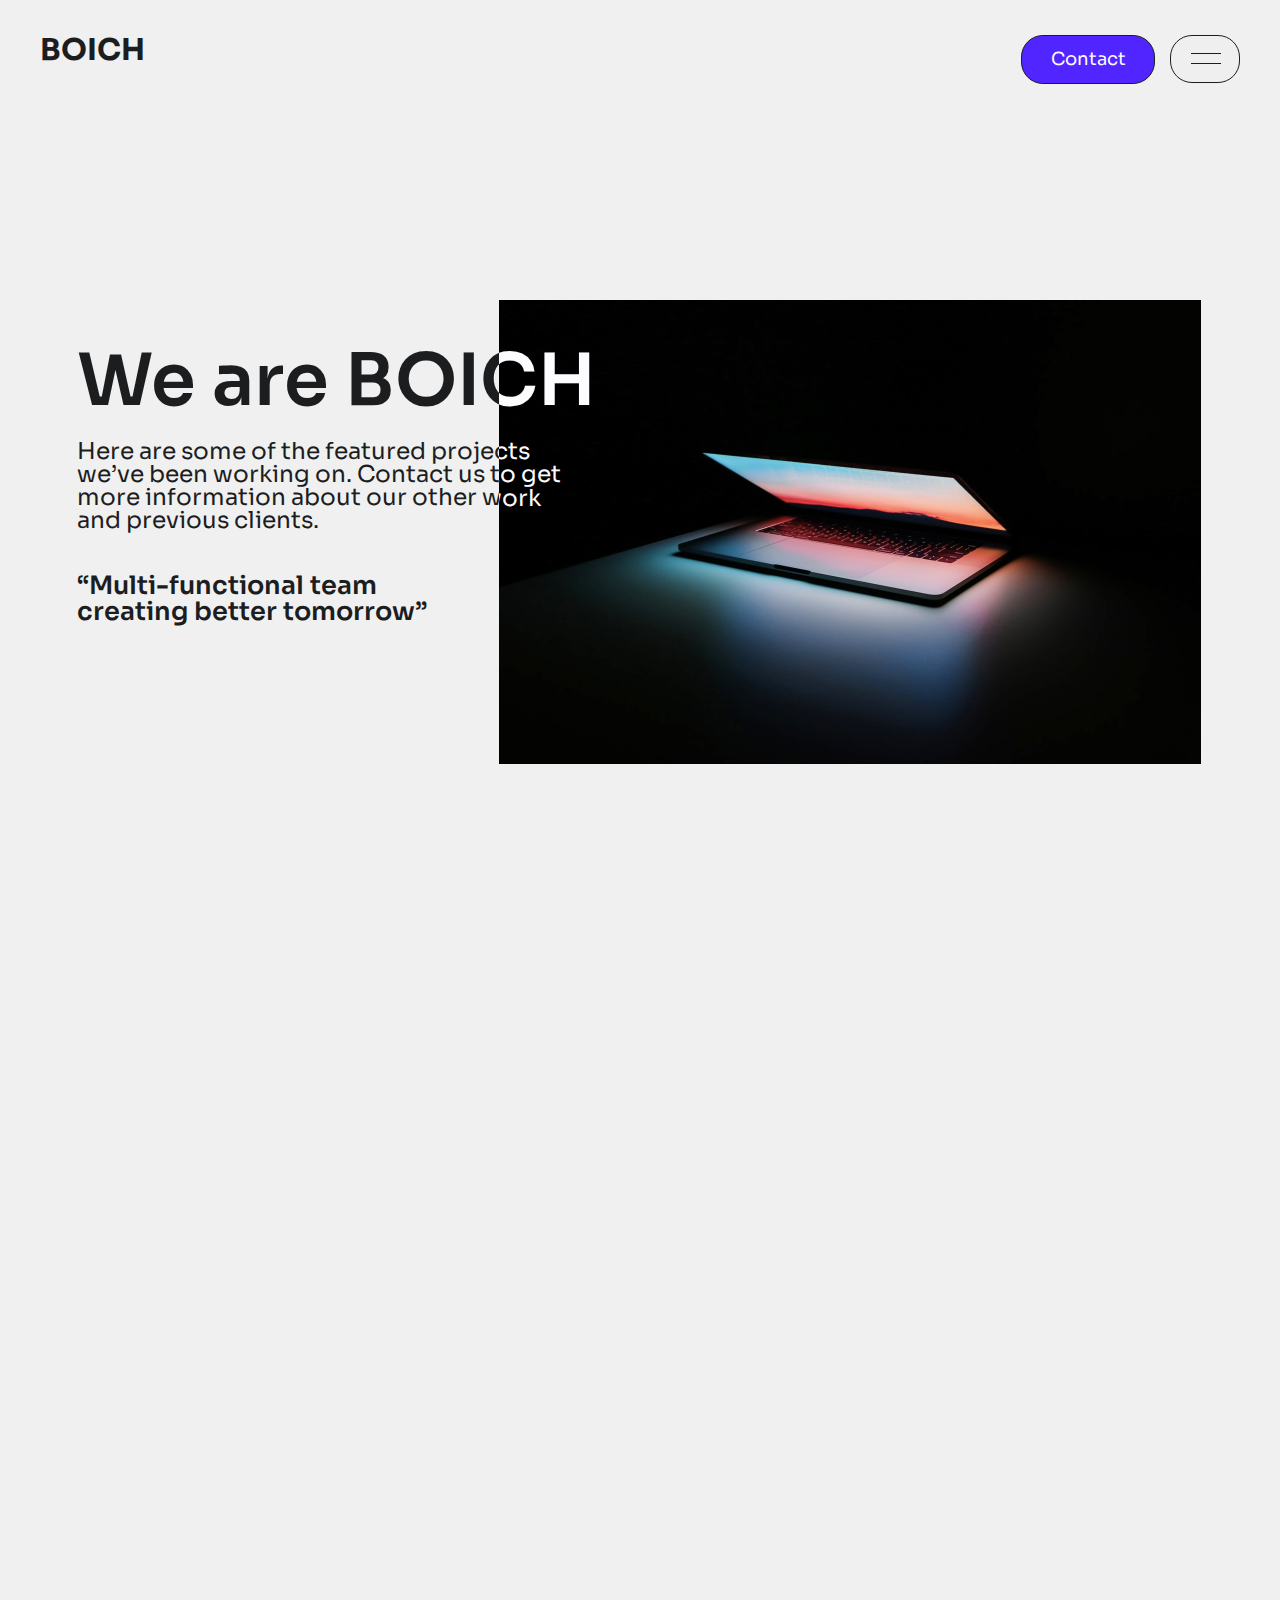
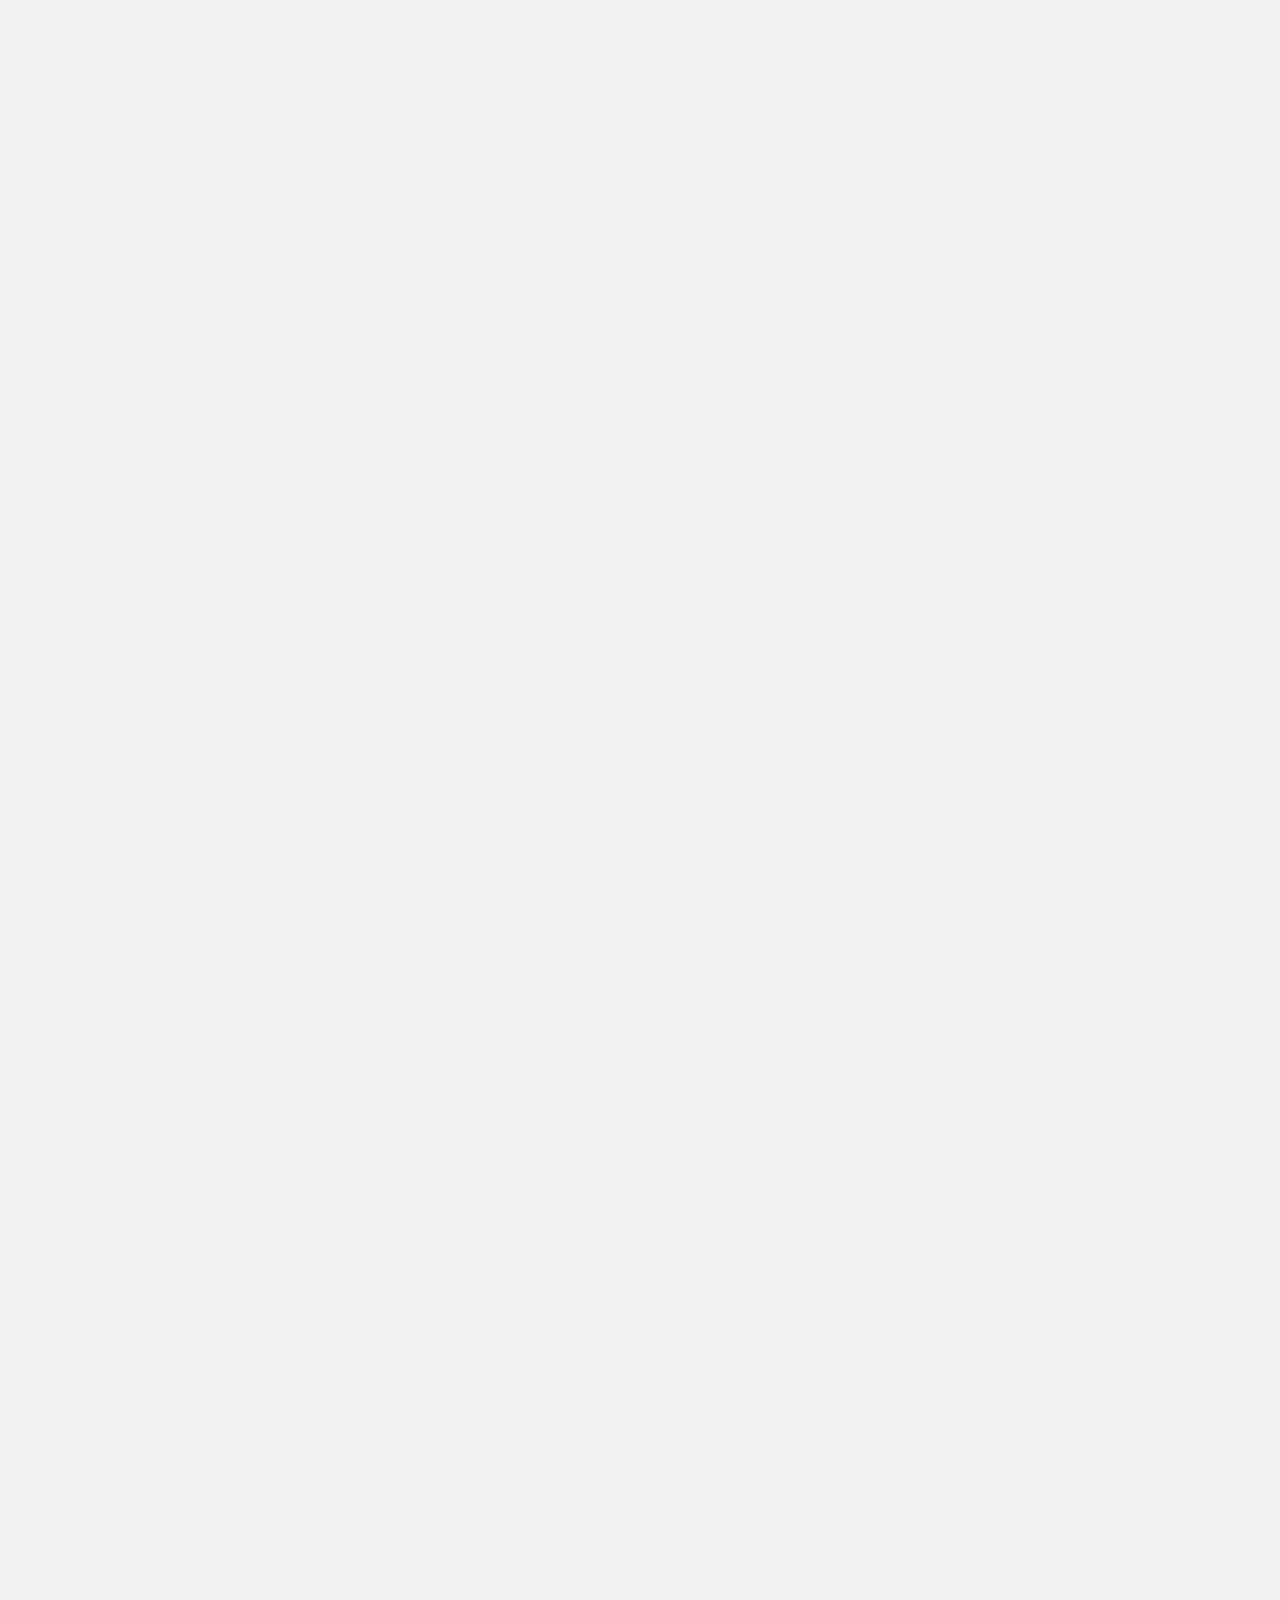
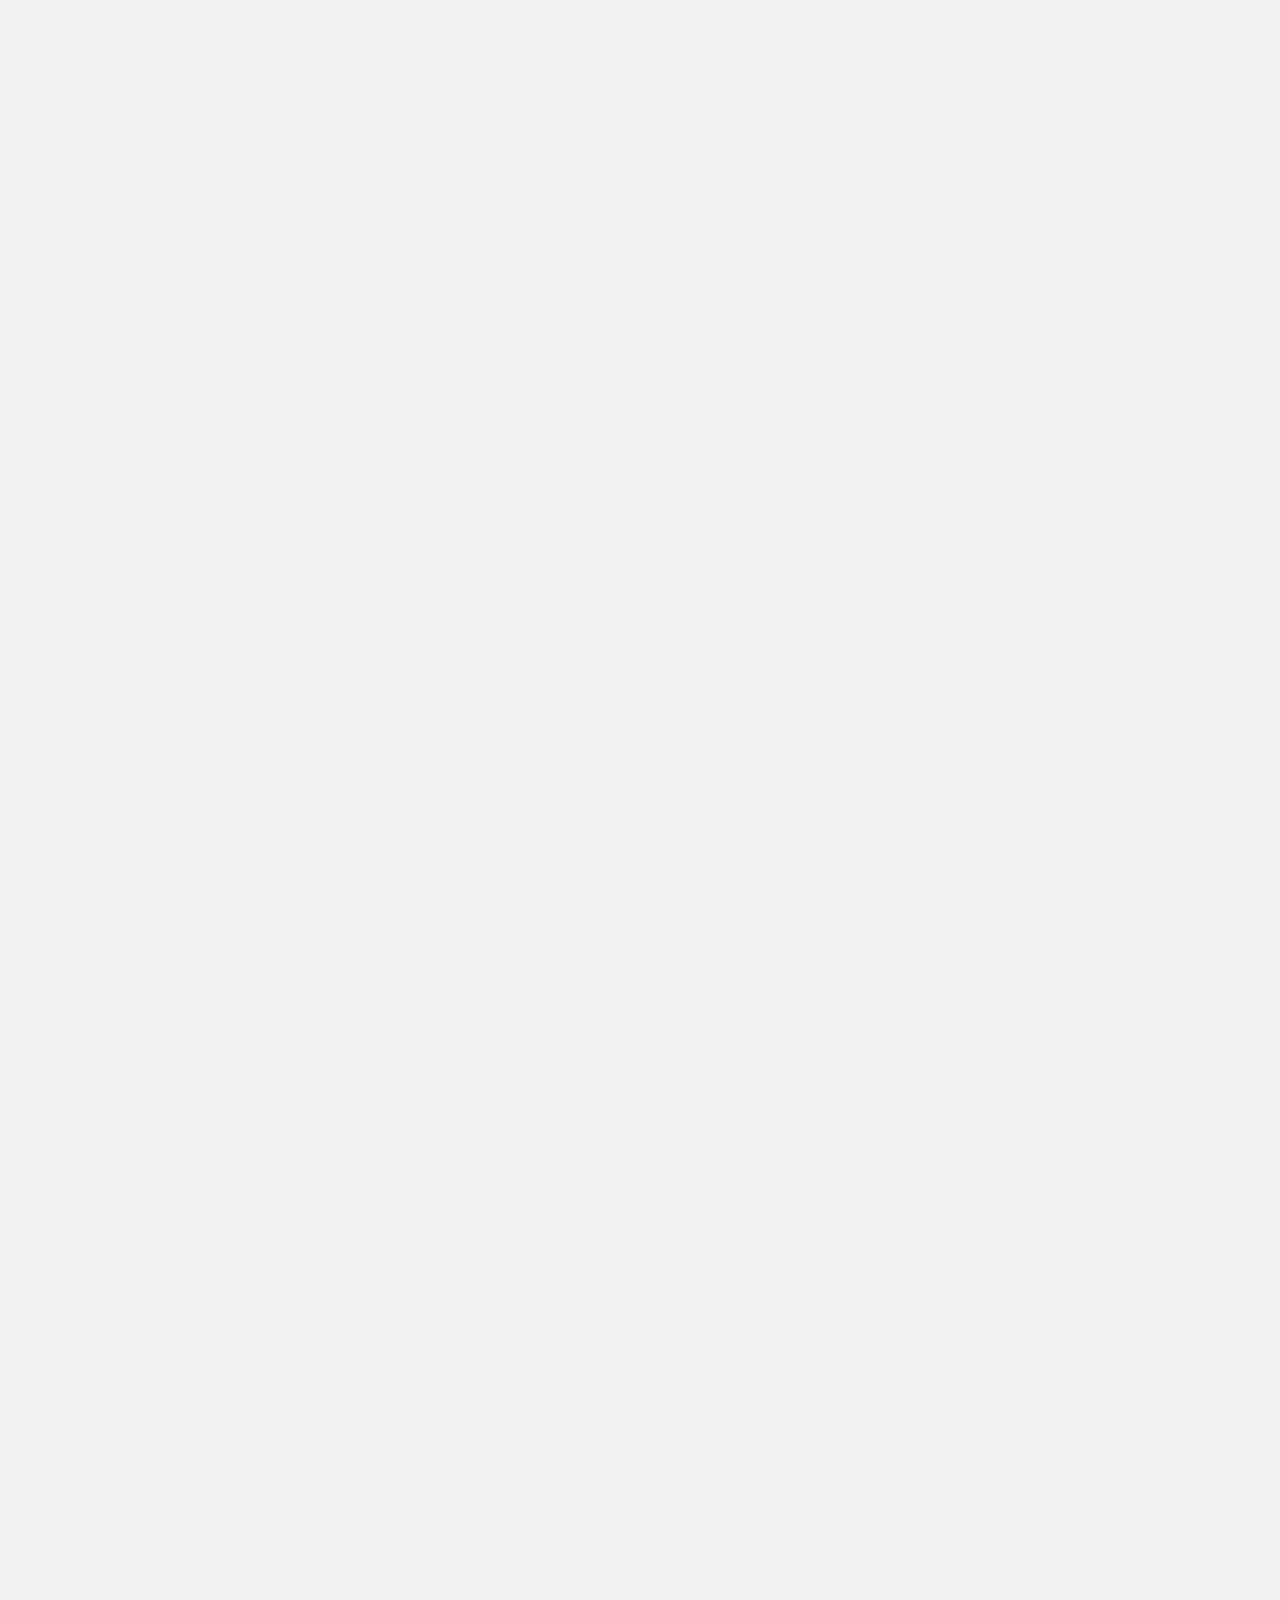
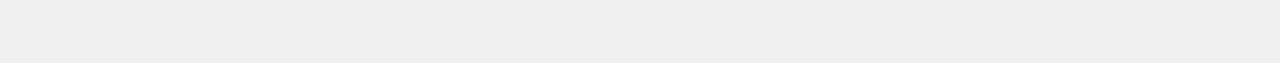
==== boichtwo.html @ 125e9187 "Add files via upload" ====
<!DOCTYPE html>
<html lang="en">
    <head>
        <link rel="stylesheet" href="css/style.css">
       <meta charset="utf-8">
       <link rel="preconnect" href="https://fonts.googleapis.com">
       <link rel="preconnect" href="https://fonts.gstatic.com" crossorigin>
       <link href="https://fonts.googleapis.com/css2?family=Sora:wght@400;500;600;700;800&display=swap" rel="stylesheet">
       <title>BOICH</title>
      </head>
<body>
      <div class="header">
        <div class="conteiner">
          <div class="header__content">
            <div class="left__content">
              <div class="logo">BOICH</div>
            </div>
            <div class="rigth__content flex">
              <button class="bnt__nav btn">Contact</button>
              <button class="burger__nav btn"></button>
            </div>
          </div>
        </div>
      </div>
      <div class="burger__menu">
       <div class="header">
         <div class="conteiner">
           <div class="header__content">
             <div class="left__content">
               <div class="logo logo--burger">BOICH</div>
             </div>
             <div class="rigth__content flex">
               <button class="bnt__nav bnt__nav--burger btn">Contact</button>
               <button class="burger__nav burger__nav--burger btn close"></button>
             </div>
           </div>
         </div>
       </div>
       <div class="conteiner relative">
         <div class="keep keep--burger">Keep in touch
           <img src="/img/Arrow 4.png" alt="">
         </div>  
         <div class="nav__block__footer nav__block__footer--burger">
           <div class="navf navf--burger">About</div>
           <br>
           <div class="navf navf--burger">Pricing</div>
           <br>
           <div class="navf navf--burger">Projects (27)</div>
         </div>
         <div class="social social--burger">
           <div class=" social__block social__block--burger social__block--in">
             <img src="/img/Vector (8).png" alt="">
           </div>
           <div class="social__block  social__block--burger social__block--twit">
             <img src="/img/Vector (9).png" alt="">
           </div>
           <div class="social__block social__block--burger social__block--f">
             <img src="/img/Vector (10).png" alt="">
           </div>
         </div>
       </div>
       
      </div>
      <div class="main main--less mt15">
        <div class="conteiner relative">
          <div class="news">
            <div class="text__news">
              <div class="title__news">We are BOICH</div>
              <div class="sub__title__news">Here are some of the featured projects we’ve been working on. Contact us to get more information about our other work and previous clients.</div>
              <div class="note__news">“Multi-functional team creating better tomorrow”</div>
            </div>
            <div class="photo__news">
              <!-- <img src="img/monitor2.png" alt=""> -->
              <div class="text__absolute">
                <div class="title__news title__news--hiden ">We are BOICH</div>
              <div class="sub__title__news sub__title__news--hiden">Here are some of the featured projects we’ve been working on. Contact us to get more information about our other work and previous clients.</div>
              </div>
            </img>
            </div>
          </div>
          <div class="news two__news">
            <div class="two__news__photo">
              <img src="img/Rectangle 76.png" alt="">
            </div>
            <div class="two__news__text">
              Here are some of the featured projects we’ve<br> been working on. Contact us to get more<br> information about our other work and<br> previous clients. Here are some of the<br> featured projects we’ve been working on.<br> From 2018, Boich welcomed some young<br> blood with great ideas. 
                
              <p>
                CEOand one year later Nikita also joined the<br> ranks replenishing the team with three very<br> strong tax specialists. The company has since<br> been transformed into a modern all-round<br> accountancy firm. And that is paying off with<br> a doubling of our customer share. Ready for a<br> new challenge.
              </p>
              
            </div>
          </div>
        </div>
      </div>
      <div class="partners">
        <div class="conteiner">
          <div class="partners__content">
           <div class="title__partners">We partner with ambitious ventures to create market-leading brands, digital experiences & products.
          </div>
             <div class="block__part">
               <ul class="ul__block">
               <li>Naming</li>
               <li>Identity Design</li>
               <li>Brand Systems & Guidelines</li>
               <li>Build Better Digital Experiences</li>
             </ul>
             <ul class="ul__block">
              <li>Web Development</li>
              <li>Mobile Apps</li>
              <li>High-loaded</li>
            </ul>
             </div>
             <div class="block__part">
              <ul class="ul__block">
              <li>User Research</li>
              <li>UX & UI Design</li>
              <li>Web Design</li>
              <li>E-Commerce Design</li>
              <li>Development</li>
              <li>Development Coordination</li>
              <li>Launch Great Products</li>
            </ul>
            <ul class="ul__block">
             <li>Campaign Development & Execution</li>
             <li>Social Media Playbooks</li>
             <li>Content Creation (art direction, photography, motion graphics)</li>
             <li>Copywriting</li>
             <li>Packaging Events and Trade shows</li>
             <li>Motion Graphics & Video</li>
           </ul>
            </div>
             
           
          </div>
        </div>
      </div>
      <div class="teams__every">
        <div class="conteiner">
          <div class="teams__every__conteiner">
            <div class="team__title">Team is our everything</div>
            <div class="team__subtitle">Get support with a large platform, flesh out your first MVP, go from concept to investment.</div>
            <div class="team__every__block">
              <div class="person_every person_every--mb11">
                <div class="person__every__photo">
                  <img class="photo__pers" src="img/Rectangle 51 (1).png" alt="">
                <div class="block__blue">
                  <a href="" class="social__tem"><img src="img/Ellipse 7.png" alt="">
                  <img class="mail" src="/img/Vector (13).png" alt=""></a>
                  <a href="" class="social__tem"><img src="img/Vector (11).png" alt=""></a>
                  <a href="" class="social__tem"><img src="img/Vector (12).png" alt=""></a>
                  <a href="" class="social__tem"><img src="img/Group.png" alt=""></a>
                </div>
                </div>
                <div class="person_every__name">
                  Peter<br>Walliham
                </div>
                <div class="person_every__info">
                  Front-end developer,Get support with a large platform, flesh out your first MVP, go from concept to investment.  team-lead
                </div>
              </div>
              <div class="person_every">
                <div class="person__every__photo">
                  <img class="photo__pers" src="img/Rectangle 52 (1).png" alt="">
                <div class="block__blue">
                  <a href="" class="social__tem"><img src="img/Ellipse 7.png" alt="">
                  <img class="mail" src="/img/Vector (13).png" alt=""></a>
                  <a href="" class="social__tem"><img src="img/Vector (11).png" alt=""></a>
                  <a href="" class="social__tem"><img src="img/Vector (12).png" alt=""></a>
                  <a href="" class="social__tem"><img src="img/Group.png" alt=""></a>
                  
                  
                  
                </div>
                </div>
                
                <div class="person_every__name">
                  James<br>Marlon
                </div>
                <div class="person_every__info">
                  Get support with a large platform, flesh out your first MVP, go from concept to investment.  team-lead
                </div>
              </div>
              <div class="person_every">
                <div class="person__every__photo">
                  <img class="photo__pers" src="img/Rectangle 54.png" alt="">
                <div class="block__blue">
                  <a href="" class="social__tem"><img src="img/Ellipse 7.png" alt="">
                  <img class="mail" src="/img/Vector (13).png" alt=""></a>
                  <a href="" class="social__tem"><img src="img/Vector (11).png" alt=""></a>
                  <a href="" class="social__tem"><img src="img/Vector (12).png" alt=""></a>
                  <a href="" class="social__tem"><img src="img/Group.png" alt=""></a>
                </div>
                </div>
                <div class="person_every__name">
                  Konan<br>
                  Lee Pen
                </div>
                <div class="person_every__info">
                  Front-end developer,Get support with a large platform, flesh out your first MVP.
                </div>
              </div>
              <div class="person_every">

                <div class="person__every__photo">
                  <img class="photo__pers" src="img/Rectangle 53.png" alt="">
                <div class="block__blue">
                  <a href="" class="social__tem"><img src="img/Ellipse 7.png" alt="">
                  <img class="mail" src="/img/Vector (13).png" alt=""></a>
                  <a href="" class="social__tem"><img src="img/Vector (11).png" alt=""></a>
                  <a href="" class="social__tem"><img src="img/Vector (12).png" alt=""></a>
                  <a href="" class="social__tem"><img src="img/Group.png" alt=""></a>
                </div>
                </div>
                
                <div class="person_every__name">
                  Margie<br>Walliham
                </div>
                <div class="person_every__info">
                  Front-end developer,Get support with a large platform, flesh out your first MVP, go from concept to investment.  team-lead
                </div>
              </div>
              <div class="person_every">
                
                <div class="person__every__photo">
                  <img class="photo__pers" src="img/Rectangle 55.png"  alt="">
                <div class="block__blue">
                  <a href="" class="social__tem"><img src="img/Ellipse 7.png" alt="">
                  <img class="mail" src="/img/Vector (13).png" alt=""></a>
                  <a href="" class="social__tem"><img src="img/Vector (11).png" alt=""></a>
                  <a href="" class="social__tem"><img src="img/Vector (12).png" alt=""></a>
                  <a href="" class="social__tem"><img src="img/Group.png" alt=""></a>
                </div>
                </div>
                <div class="person_every__name">
                  Ann<br>Hanguay
                </div>
                <div class="person_every__info">
                  Front-end developer,Get support with a large platform, flesh out your first MVP, go from concept to investment.  team-lead
                </div>
              </div>
              <div class="person_every">
                <div class="person__every__photo">
                  <img class="photo__pers" src="img/Rectangle 56.png"   alt="">
                <div class="block__blue">
                  <a href="" class="social__tem"><img src="img/Ellipse 7.png" alt="">
                  <img class="mail" src="/img/Vector (13).png" alt=""></a>
                  <a href="" class="social__tem"><img src="img/Vector (11).png" alt=""></a>
                  <a href="" class="social__tem"><img src="img/Vector (12).png" alt=""></a>
                  <a href="" class="social__tem"><img src="img/Group.png" alt=""></a>
                </div>
                </div>
                <div class="person_every__name">
                  William<br>Marlon
                </div>
                <div class="person_every__info">
                  Front-end developer,Get support with a large platform, flesh out your first MVP, go from concept to investment.  team-lead
                </div>
              </div>
              <div class="person_every">

                <div class="person__every__photo">
                  <img class="photo__pers" src="img/Rectangle 58.png"    alt="">
                <div class="block__blue">
                  <a href="" class="social__tem"><img src="img/Ellipse 7.png" alt="">
                  <img class="mail" src="/img/Vector (13).png" alt=""></a>
                  <a href="" class="social__tem"><img src="img/Vector (11).png" alt=""></a>
                  <a href="" class="social__tem"><img src="img/Vector (12).png" alt=""></a>
                  <a href="" class="social__tem"><img src="img/Group.png" alt=""></a>
                </div>
                </div>
                <div class="person_every__name">
                  Jane<br>
                  Lee Pen
                </div>
                <div class="person_every__info">
                  Front-end developer,Get support with a large platform, flesh out your first MVP, go from concept to investment.  team-lead
                </div>
              </div>
              <div class="person_every">

                <div class="person__every__photo">
                  <img class="photo__pers" src="img/Rectangle 57.png"    alt="">
                <div class="block__blue">
                  <a href="" class="social__tem"><img src="img/Ellipse 7.png" alt="">
                  <img class="mail" src="/img/Vector (13).png" alt=""></a>
                  <a href="" class="social__tem"><img src="img/Vector (11).png" alt=""></a>
                  <a href="" class="social__tem"><img src="img/Vector (12).png" alt=""></a>
                  <a href="" class="social__tem"><img src="img/Group.png" alt=""></a>
                </div>
                </div>
                <div class="person_every__name">
                  Margie<br>Walliham
                </div>
                <div class="person_every__info">
                  Front-end developer,Get support with a large platform, flesh out your first MVP, go from concept to investment.  team-lead
                </div>
              </div>
            </div>
          </div>
        </div>
      </div>
      <div class="footer">
        <div class="block__footer"></div>
        <div class="conteiner conteiner--footer">
          <div class="keep">Keep in touch
            <img src="/img/Arrow 4.png" alt="">
          </div>
          <div class="nav__block__footer">
            <div class="navf">About</div>
            <br>
            <div class="navf">Pricing</div>
            <br>
            <div class="navf">Projects</div>
          </div>
          <div class="footer__down">
            <div class="year">
            © 2021 BOICH.<br>
            All Rights Reserved.
          </div>
          <div class="icons">
            Website design by Roman Zhakov<br>
            Coded by ________  & ___________
          </div>
          <div class="icons">Icons by ICONS8</div>
          </div>
          
          <div class="social top2">
            <div class="social__block social__block--in">
              <img src="img/Vector (8).png" alt="">
            </div>
            <div class="social__block social__block--twit">
              <img src="img/Vector (9).png" alt="">
            </div>
            <div class="social__block social__block--f">
              <img src="img/Vector (10).png" alt="">
            </div>
          </div>
          <div class="input__footer">
            <div class="text__in">Subscribe for updates. Not for spam.</div>
            <div class="input__block">
              <input type="text" class="footer__email__input" placeholder="Enter">
              <div class="button__inpur">Subscribe
                <img src="img/Arrow 3.png" alt="">
              </div>
            </div>
          </div>
        </div>
        
      </div>
      <script src="/js/burger.js"></script>
</body>
</html>
---- css/style.css ----
/*���������*/
* {
  padding: 0;
  margin: 0;
  border: 0;
  font-family: 'Sora', sans-serif;
}
*,
*:before,
*:after {
  -moz-box-sizing: border-box;
  -webkit-box-sizing: border-box;
  box-sizing: border-box;
}
div {
  cursor: default;
}
:focus,
:active {
  outline: none;
}
a:focus,
a:active {
  outline: none;
}
nav,
footer,
header,
aside {
  display: block;
}
html,
body {
  overflow-x: hidden;
  background: #F0F0F0;
  height: 100%;
  width: 100%;
  font-size: 100%;
  line-height: 1;
  font-size: 15px;
  -ms-text-size-adjust: 100%;
  -moz-text-size-adjust: 100%;
  -webkit-text-size-adjust: 100%;
}
input,
button,
textarea {
  font-family: inherit;
}
input::-ms-clear {
  display: none;
}
button {
  cursor: pointer;
}
button::-moz-focus-inner {
  padding: 0;
  border: 0;
}
a,
a:visited {
  text-decoration: none;
}
a:hover {
  text-decoration: none;
}
ul li {
  list-style: none;
}
img {
  vertical-align: top;
}
h1,
h2,
h3,
h4,
h5,
h6 {
  font-size: inherit;
  font-weight: 400;
}
/*--------------------*/
.conteiner {
  width: 100%;
  max-width: 1200px;
  margin: 0 auto;
}
.conteiner--more {
  max-width: 1280px;
}
.conteiner--footer {
  position: relative;
  min-width: 1300px;
}
.conteiner--stuff {
  max-width: 640px;
}
.relative {
  position: relative;
}
.flex {
  display: flex;
}
.progect {
  margin-top: 6rem;
  height: 65px;
}
.proj {
  width: 100%;
  border-radius: 22px;
  background: #1C1D1F;
  padding: 21px 0;
  text-align: center;
  transition: 0.3s;
}
.proj:hover {
  background: #5c5c5c;
}
.proj:hover .project__arrow {
  right: 42%;
}
.btn__text {
  font-size: 1.2rem;
  color: #FCFCFF;
  position: relative;
}
.project__arrow {
  position: absolute;
  right: 43%;
  top: 25%;
  transition: 0.3s;
}
.noscroll {
  overflow: hidden;
  background: #2C3B5840;
}
.header {
  width: 100%;
  height: 10vh;
}
.header__content {
  display: flex;
  justify-content: space-between;
  padding: 2.33rem 0;
}
.logo {
  font-size: 2rem;
  font-weight: 700;
  color: #1C1D1F;
}
.logo--burger {
  color: #FCFCFF;
}
.bnt__nav {
  padding: 12.5px 28.5px;
  color: #FCFCFF;
  font-size: 1.2rem;
  border: 1px solid #1C1D1F;
  border-radius: 22px;
  background: #5125FF;
  margin-right: 1rem;
  transition: 0.3s;
}
.bnt__nav:hover {
  background: #915eff;
}
.bnt__nav--burger {
  border: none;
  background: #FCFCFF;
  color: #5125FF;
}
.bnt__nav--burger:hover {
  color: #1C1D1F;
  background: rgba(204, 204, 204, 0.6);
}
.burger__nav {
  width: 70px;
  height: 48px;
  border: 1px solid #1C1D1F;
  border-radius: 22px;
  position: relative;
  transition: 0.3s;
}
.burger__nav:hover {
  background: rgba(204, 204, 204, 0.6);
}
.burger__nav::after,
.burger__nav::before {
  content: '';
  width: 30px;
  height: 1.5px;
  position: absolute;
  top: 17px;
  left: 20px;
  background: #1C1D1F;
  transition: 0.3s;
}
.burger__nav::before {
  top: 27px;
}
.burger__nav--burger {
  background: #5125FF;
  border-color: #FCFCFF;
}
.burger__nav--burger::after,
.burger__nav--burger::before {
  content: '';
  width: 30px;
  height: 1.5px;
  position: absolute;
  top: 17px;
  left: 20px;
  background: #FCFCFF;
  transition: 0.3s;
  transform: translateY(5px) rotate(-45deg);
}
.burger__nav--burger::before {
  top: 27px;
  transform: translateY(-5px) rotate(45deg);
}
.burger__menu {
  z-index: 100;
  position: fixed;
  width: 100%;
  height: 730px;
  top: -730px;
  background: #5125FF;
  transition: 0.5s;
}
.normal {
  top: 0;
}
.main {
  padding-top: 10rem;
  height: 90vh;
}
.main--less {
  height: 1500px;
}
.main__content {
  display: flex;
  justify-content: space-between;
}
.left__content--main {
  margin-top: 11rem;
}
.main__title {
  width: 590px;
  font-size: 3.6rem;
  font-weight: 700;
  color: #1C1D1F;
  margin-bottom: 0.9rem;
}
.main__title > span {
  color: #5125FF;
}
.main__subtitle {
  font-size: 1.33rem;
  font-weight: 600;
  margin-bottom: 3.6rem;
}
.main__button {
  width: 173px;
  height: 51px;
  border-radius: 22px;
  background: #1C1D1F;
  color: #FCFCFF;
  font-size: 1.2rem;
  padding: 14px 32px;
  padding-right: 61px;
  position: relative;
  transition: 0.3s;
}
.main__button:hover {
  background: #727272;
}
.main__button:hover .arrow {
  right: 25px;
}
.arrow {
  position: absolute;
  top: 20px;
  right: 30px;
  transition: 0.3s;
}
.scroll {
  margin-right: 8px;
}
.scroll__block {
  display: flex;
  margin-top: 11.4rem;
  align-items: center;
}
.text__scroll {
  font-weight: 600;
  font-size: 0.9rem;
  color: #1C1D1F;
}
.mt15 {
  margin-top: 4rem;
}
.news {
  display: flex;
  justify-content: center;
}
.text__news {
  position: absolute;
  left: 37px;
  top: 45px;
}
.title__news {
  font-size: 4.8rem;
  font-weight: 600;
  width: 34.6rem;
  margin-bottom: 1.5rem;
  color: #1C1D1F;
}
.title__news--hiden {
  color: #FCFCFF;
  position: absolute;
  top: 45px;
  left: -422px;
}
.sub__title__news {
  width: 32.86rem;
  font-size: 1.55rem;
  color: #1C1D1F;
  margin-bottom: 2.7rem;
}
.sub__title__news--hiden {
  color: #FCFCFF;
  position: absolute;
  top: 140px;
  left: -422px;
}
.note__news {
  width: 25.66rem;
  font-size: 1.7rem;
  font-weight: 600;
  color: #1C1D1F;
}
.text__absolute {
  left: 0;
  top: 45px;
  color: #FCFCFF;
}
.photo__news {
  width: 702px;
  height: 464px;
  position: relative;
  overflow: hidden;
  margin-left: 28rem;
  background: url(/img/monitor2.png) no-repeat center center;
}
.two__news {
  margin-top: 9.66rem;
  justify-content: space-between;
}
.two__news__text {
  width: 36rem;
  line-height: 1.5rem;
  font-size: 1.5rem;
  color: #1C1D1F;
}
.two__news__text > p {
  margin-top: 1rem;
}
.two__news__photo {
  padding-top: 5rem;
}
.price__person {
  display: flex;
  font-weight: 500;
  font-weight: 1.2rem;
  color: #1C1D1F;
  align-items: center;
}
.price__person > img {
  margin-right: 1rem;
}
.prise__photo {
  position: absolute;
  left: 19rem;
  top: 3rem;
}
.about {
  width: 100%;
  height: 753px;
  background: #1C1D1F;
}
.about__content {
  padding-top: 5.26rem;
}
.about__title {
  color: #FCFCFF;
  font-size: 4.8rem;
  letter-spacing: -0.24rem;
  margin-bottom: 8rem;
}
.about__blocks {
  display: flex;
  justify-content: space-between;
}
.character__title {
  margin-top: 1.2rem;
  margin-bottom: 1.6rem;
  font-size: 1.6rem;
  color: #FCFCFF;
  font-weight: 600;
}
.character__text {
  width: 292px;
  font-size: 1.1rem;
  line-height: 1.1rem;
  color: #FCFCFF;
}
.moretop {
  margin-top: 3.46rem;
}
.selected__button {
  margin: 0 auto;
  max-width: 653px;
  margin-top: 3rem;
  color: #5125FF;
  border: 1px solid #1C1D1F;
  font-size: 4.8rem;
  letter-spacing: -0.24rem;
  padding: 24px 34px;
  padding-left: 100px;
  position: relative;
  border-radius: 50px ;
  cursor: default;
}
.photo__selec {
  position: absolute;
  top: 50px;
  left: 45px;
}
.ad {
  margin-top: 6.66rem;
  margin-top: 3.3rem;
  height: 690px;
}
.ad__conteiner {
  display: flex;
  justify-content: space-between;
  height: 735px;
  position: relative;
}
.ad__conteiner::after {
  content: '';
  position: absolute;
  bottom: 0;
  right: 0;
  width: 95%;
  height: 1px;
  background: #9F9F9F;
}
.ad__conteiner::before {
  content: '2021';
  position: absolute;
  bottom: -5px;
  left: 10px;
  color: #9F9F9F;
}
.ad__title {
  font-size: 7.86rem;
  color: #1C1D1F;
  margin-bottom: 1rem;
  text-transform: uppercase;
}
.ad__subtitle {
  width: 389px;
  font-size: 1.2rem;
  margin-bottom: 1.33rem;
}
.buttons__brend {
  display: flex;
  margin-bottom: 4rem;
}
.brand {
  font-size: 0.9rem;
  font-weight: 600;
  padding: 9px 12px;
  margin-right: 0.9rem;
  background: #E3E3E3;
  gap: 10px;
  border-radius: 7px;
  transition: 0.5s;
}
.brand:hover {
  background: #1C1D1F;
  color: #FCFCFF;
}
.text__ad {
  margin-top: 10rem;
  padding-left: 1rem;
  z-index: 10;
}
.photo__ad {
  position: relative;
}
.brend__photo {
  position: absolute;
  top: 0;
  right: 1rem;
}
.case {
  align-items: center;
  padding: 14px;
  padding-left: 19px;
  padding-right: 50px;
  position: relative;
  color: #1C1D1F;
  width: 160px;
  height: 48px;
  gap: 13px;
  border: 1px solid #1C1D1F;
  border-radius: 22px;
  font-size: 1.1rem;
  transition: 0.3s;
}
.case:hover {
  background: rgba(204, 204, 204, 0.6);
}
.case:hover .arrow2 {
  right: 18px;
}
.arrow2 {
  position: absolute;
  right: 23px;
  top: 19px;
  transition: 0.3s;
}
.two {
  top: 78px;
  right: 0rem;
}
.three {
  top: 100px;
}
.stuff__filter {
  margin-top: 6rem;
}
.filter__text {
  font-size: 1.66rem;
  margin-bottom: 1.8rem;
  color: #1C1D1F;
  text-align: center;
}
.stuff__buttons {
  display: flex;
  justify-content: space-between;
}
.filter {
  background: #F0F0F0;
  color: #1C1D1F;
  font-size: 1.2rem;
  font-weight: 600;
  border-radius: 20px;
  padding: 16px 10px;
  transition: 0.3s;
}
.filter:hover {
  background: #1C1D1F;
  color: #FCFCFF;
}
.technology {
  margin-top: 16.66rem;
}
.technology__content {
  display: flex;
  justify-content: space-between;
  margin-left: 4.33rem;
}
.text__technology {
  padding-top: 4rem;
  margin-right: 4rem;
}
.title__technology {
  font-size: 4.8rem;
  letter-spacing: -0.24rem;
  color: #1C1D1F;
  margin-bottom: 2rem;
}
.title__technology--less {
  font-size: 3.2rem;
  margin: 0 auto;
  width: 843px;
}
.subtitle__technology {
  width: 395px;
  font-size: 1.1rem;
  color: #1C1D1F;
  line-height: 1.1rem;
  margin-bottom: 2rem;
}
.subtitle__technology--more {
  width: 450px;
}
.subtitle__technology--us {
  margin: 0 auto;
  margin-top: 1.9rem;
  width: 35.53rem;
  margin-bottom: 3rem;
  line-height: 1.2rem;
}
.subtitle__technology--price {
  width: 593px;
}
.bloks__technology {
  display: flex;
  flex-wrap: wrap;
}
.tech__block {
  width: 293px;
  height: 334px;
  border: 1px solid #1C1D1F;
  padding: 0 11px 15px 11px;
  text-align: center;
  margin-bottom: 26px;
}
.tech__block:nth-child(2n) {
  margin-left: 15px;
}
.tech__title {
  font-size: 1.46rem;
  margin: 1rem 0 1rem 0;
  font-weight: 600;
  color: #1C1D1F;
}
.tech__photo {
  overflow: hidden;
}
.tech__subtitle {
  width: 270px;
}
.tech__photo {
  width: 100%;
  height: 176px;
  margin-top: 2rem;
}
.tech__photo > img {
  margin-top: 25px;
}
.tech__photo--less {
  margin-top: 0;
  margin-bottom: 3rem;
}
.projus__content {
  z-index: 10;
  text-align: center;
}
.projus {
  margin-top: 5.33rem;
}
.team {
  width: 100%;
  height: 1130px;
  padding: 13.5rem 0 7.13rem 0;
  background: #1C1D1F;
  position: relative;
  z-index: 1;
  margin-top: 9rem;
}
.team__conteiner {
  justify-content: center;
}
.ourteam {
  position: absolute;
  left: -10.66rem;
  top: 8rem;
  width: 150%;
  font-size: 9.6rem;
  color: #FCFCFF;
  padding-right: 2rem;
  z-index: 1;
}
.slider {
  z-index: 10;
  display: flex;
  justify-content: space-between;
  align-items: center;
  position: relative;
  overflow: hidden    ;
}
.slide {
  transition: 0.3s;
  z-index: 10;
  text-align: center;
}
.quote {
  display: block;
  font-size: 1.46rem;
  font-weight: 300;
  line-height: 1.46rem;
  color: #FCFCFF;
  width: 443px;
  text-shadow: #B9C4FF63 0 4px 5px;
  text-align: center;
  margin: 0 auto;
  position: relative;
}
.quote::before {
  content: '“';
  position: absolute;
  left: -1.33rem;
  top: 0;
  font-size: 2.33rem;
}
.quote::after {
  content: '”';
  position: absolute;
  right: -0.7rem;
  bottom: -1.33rem;
  font-size: 2.33rem;
}
.name {
  font-size: 1.33rem;
  font-weight: 600;
  color: #FCFCFF;
  margin-top: 1.5rem;
  margin-bottom: 1rem;
  text-align: center;
}
.small__name {
  font-size: 1.2rem;
}
.profecion {
  font-size: 0.9rem;
  color: #FCFCFF;
  text-align: center;
}
.block__button_team {
  display: flex;
  justify-content: center;
}
.team__button {
  width: 240px;
  margin-top: 5rem;
  border: 1px solid #FCFCFF;
}
.button__slider {
  z-index: 100;
  position: absolute;
  top: 40%;
  width: 92px;
  height: 92px;
  background: #BBD0C2;
  border-radius: 50%;
  box-shadow: 0px 4px 20px 0px #00000040;
  cursor: pointer;
}
.previous > img {
  position: absolute;
  top: 32px;
  left: 37px;
}
.next {
  right: 0;
}
.next > img {
  position: absolute;
  top: 32px;
  right: 37px;
}
.teams__every {
  margin-top: 11.86rem;
}
.teams__every__conteiner {
  text-align: center;
}
.team__title {
  font-size: 4.8rem;
  font-weight: 600;
  color: #1C1D1F;
  margin-bottom: 1.6rem;
}
.team__subtitle {
  font-size: 1.6rem;
  font-weight: 500;
  color: #1C1D1F;
  margin-bottom: 8.66rem;
}
.team__every__block {
  display: flex;
  justify-content: space-between;
  flex-wrap: wrap;
}
.person_every {
  width: 242px;
}
.person_every > img {
  margin-bottom: 0.66rem;
}
.person_every--mb11 {
  margin-bottom: 11.33rem;
}
.person_every:hover .person_every__name {
  color: #5125FF;
}
.person_every:hover .block__blue {
  opacity: 1;
}
.person__every__photo {
  position: relative;
}
.photo__pers {
  margin-bottom: 0.66rem;
  position: relative;
}
.block__blue {
  width: 100%;
  height: 68px;
  background: #5125FF;
  position: absolute;
  left: 0;
  bottom: 10px;
  padding: 12px 33px;
  display: flex;
  align-items: center;
  justify-content: space-between;
  opacity: 0;
  transition: 0.3s;
}
.block__blue > img {
  width: 26px;
  height: 26px;
  cursor: pointer;
}
.social__tem {
  position: relative;
}
.mail {
  position: absolute;
  top: 7px;
  left: 5px;
}
.person_every__name {
  font-weight: 600;
  line-height: 40px;
  font-size: 2.4rem;
  color: #1C1D1F;
  margin-bottom: 1.1rem;
  text-align: start;
  transition: 0.3s;
}
.person_every__info {
  font-size: 1.1rem;
  line-height: 1.1rem;
  color: #1C1D1F;
  text-align: start;
  font-weight: 400;
}
.commentary__content {
  display: flex;
  justify-content: space-between;
}
.left__comment {
  padding: 18rem 0;
}
.comment__title {
  width: 21.8rem;
  font-size: 3.6rem;
  font-weight: 600;
  color: #1C1D1F;
  margin-bottom: 2rem;
}
.comment__subtitle {
  width: 24.33rem;
  font-size: 1.33rem;
  font-weight: 400;
  color: #1C1D1F;
}
.white__block {
  z-index: 10;
  width: 53.53rem;
  height: 8.2rem;
  background: #F0F0F0;
  position: relative;
}
.block__comment {
  z-index: 1;
  width: 100%;
  height: 43.33rem;
  background: gray;
}
.up::after {
  position: absolute;
  content: '';
  top: 0;
  left: 0;
  width: 53.53rem;
  height: 8.2rem;
  background: #F0F0F0;
  box-shadow: #F0F0F0 0 1.7rem 20px;
}
.down {
  box-shadow: #F0F0F0 0 -1.7rem 20px;
}
.block__comment {
  display: flex;
  justify-content: center;
  background: #F0F0F0;
}
.section::-webkit-scrollbar {
  width: 0;
  height: 0;
  background: red;
}
.left_com {
  margin-right: 35px;
  overflow: scroll;
}
.left_com::-webkit-scrollbar {
  width: 0 !important;
  height: 0;
  display: none !important;
  background: transparent;
}
.rigth_com {
  overflow: scroll;
}
.rigth_com::-webkit-scrollbar {
  width: 0 !important;
  height: 0;
  display: none !important;
  background: transparent;
}
.com {
  width: 333px;
  height: 150px;
  padding: 18px 15px;
  background: #E0EAE3;
  margin-bottom: 2rem;
}
.person__com {
  display: flex;
}
.text__com {
  font-size: 1.1rem;
  color: #565656;
  margin-bottom: 2.4rem;
}
.person__photo {
  margin-right: 0.8rem;
}
.name__person {
  font-size: 0.9rem;
  font-weight: 600;
  color: #1C1D1F;
  margin-bottom: 6px;
}
.person__work {
  font-size: 0.8rem;
  color: #969E97;
}
.footer {
  height: 44.6rem;
  background: #1C1D1F;
  margin-top: 8rem;
  position: relative;
  padding: 12rem 4.8rem 3.4rem 4.8rem;
}
.block__footer {
  width: 100%;
  height: 245px;
  position: absolute;
  top: -120px;
  left: 0;
  background: #F0F0F0;
  border-radius: 207px;
}
.keep {
  color: #FCFCFF;
  font-size: 4.26rem;
  position: relative;
}
.keep > img {
  position: absolute;
  top: 15px;
  left: 455px;
}
.keep--burger {
  margin-top: 6.6rem;
}
.nav__block__footer {
  margin-top: 2rem;
  margin-bottom: 12.33rem;
}
.nav__block__footer--burger {
  margin-top: 8rem;
}
.navf {
  display: inline-block;
  color: #FCFCFF;
  margin-bottom: 1rem;
  font-size: 1.46rem;
  cursor: pointer;
  position: relative;
}
.navf::after {
  content: '';
  position: absolute;
  bottom: -5px;
  background: #FCFCFF;
  height: 1px;
  width: 105%;
  left: 10px;
  opacity: 0;
  transition: 0.5s;
}
.navf:hover::after {
  left: 0;
  opacity: 1;
}
.navf--burger {
  font-size: 3.86rem;
  margin-bottom: 1.9rem;
}
.navf--burger::after {
  content: '';
  position: absolute;
  bottom: -15px;
  height: 3px;
}
.navf--burger:hover::after {
  left: 0;
  opacity: 1;
}
.footer__down {
  display: flex;
  align-items: flex-end;
}
.year {
  font-size: 0.8rem;
  line-height: 1rem;
  color: #FCFCFF;
}
.icons {
  margin-left: 2rem;
  font-size: 0.8rem;
  font-weight: 300;
  color: #9F9F9F;
}
.social__block {
  width: 109px;
  height: 61px;
  border-radius: 31px;
  border: 1px solid #FCFFFD;
  margin-left: 1.3em;
  cursor: pointer;
  transition: 0.3s;
}
.social__block:hover {
  background: #494949;
}
.social__block--burger:hover {
  background: #ab6bff;
}
.social__block--in {
  padding: 15px 39px;
}
.social__block--twit {
  padding: 17px 38px;
}
.social__block--f {
  padding: 15px 47px;
}
.social {
  display: flex;
  position: absolute;
  right: 0;
}
.social--burger {
  bottom: 2.5rem;
}
.top2 {
  top: 2rem;
}
.input__footer {
  justify-content: end;
  position: absolute;
  bottom: 0;
  right: 0;
}
.text__in {
  font-size: 1.1rem;
  text-align: right;
  color: #E0E1E3;
  margin-bottom: 0.7rem;
}
.input__block {
  display: flex;
}
.footer__email__input {
  width: 19.6rem;
  height: 53px;
  border: 1px solid #9F9F9F;
  color: #B7B7B7;
  font-size: 1.33rem;
  padding: 17px 16px;
  border-top-left-radius: 22px;
  border-bottom-left-radius: 22px;
  background: #1C1D1F;
}
.button__inpur {
  align-items: center;
  height: 53px;
  border: 1px solid #9F9F9F;
  color: #FCFCFF;
  font-size: 1.33rem;
  padding: 17px;
  border-top-right-radius: 22px;
  border-bottom-right-radius: 22px;
  background: #1C1D1F;
  cursor: pointer;
  transition: 0.3s;
}
.button__inpur:hover {
  background: #494949;
}
.button__inpur > img {
  padding-top: 3px;
}
.partners {
  width: 100%;
  height: 59.66rem;
  background: #1C1D1F;
  padding-top: 12.8rem;
  justify-content: center;
}
.title__partners {
  font-size: 3.2rem;
  font-weight: 600;
  color: #FCFCFF;
  width: 66.66rem;
  margin: 0 auto;
  margin-bottom: 4rem;
}
.block__part {
  display: flex;
  justify-content: center;
  margin: 3rem 0;
}
.ul__block > li {
  list-style: circle;
  width: 382px;
  font-size: 1.2rem;
  color: #FCFCFF;
}
.ul__block:nth-child(1) {
  margin-right: 2rem;
}
.hiden {
  display: none;
}
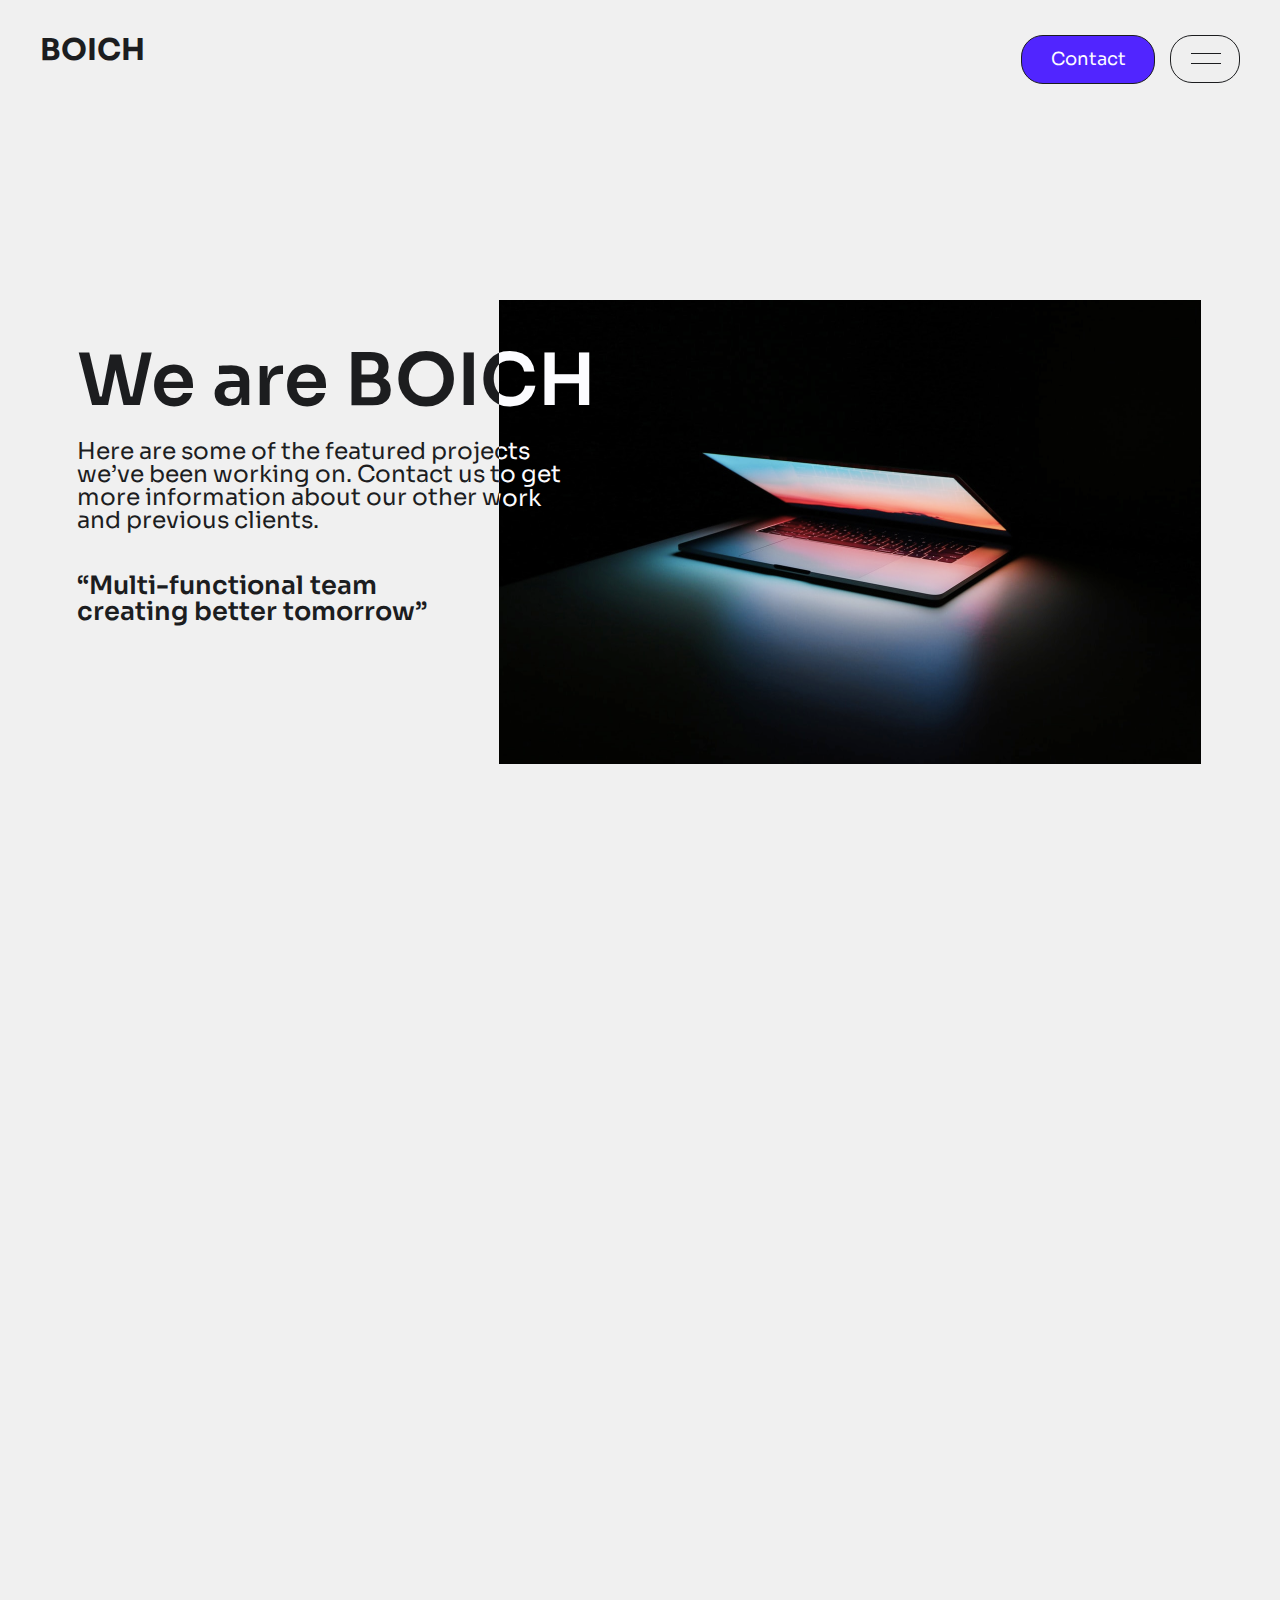
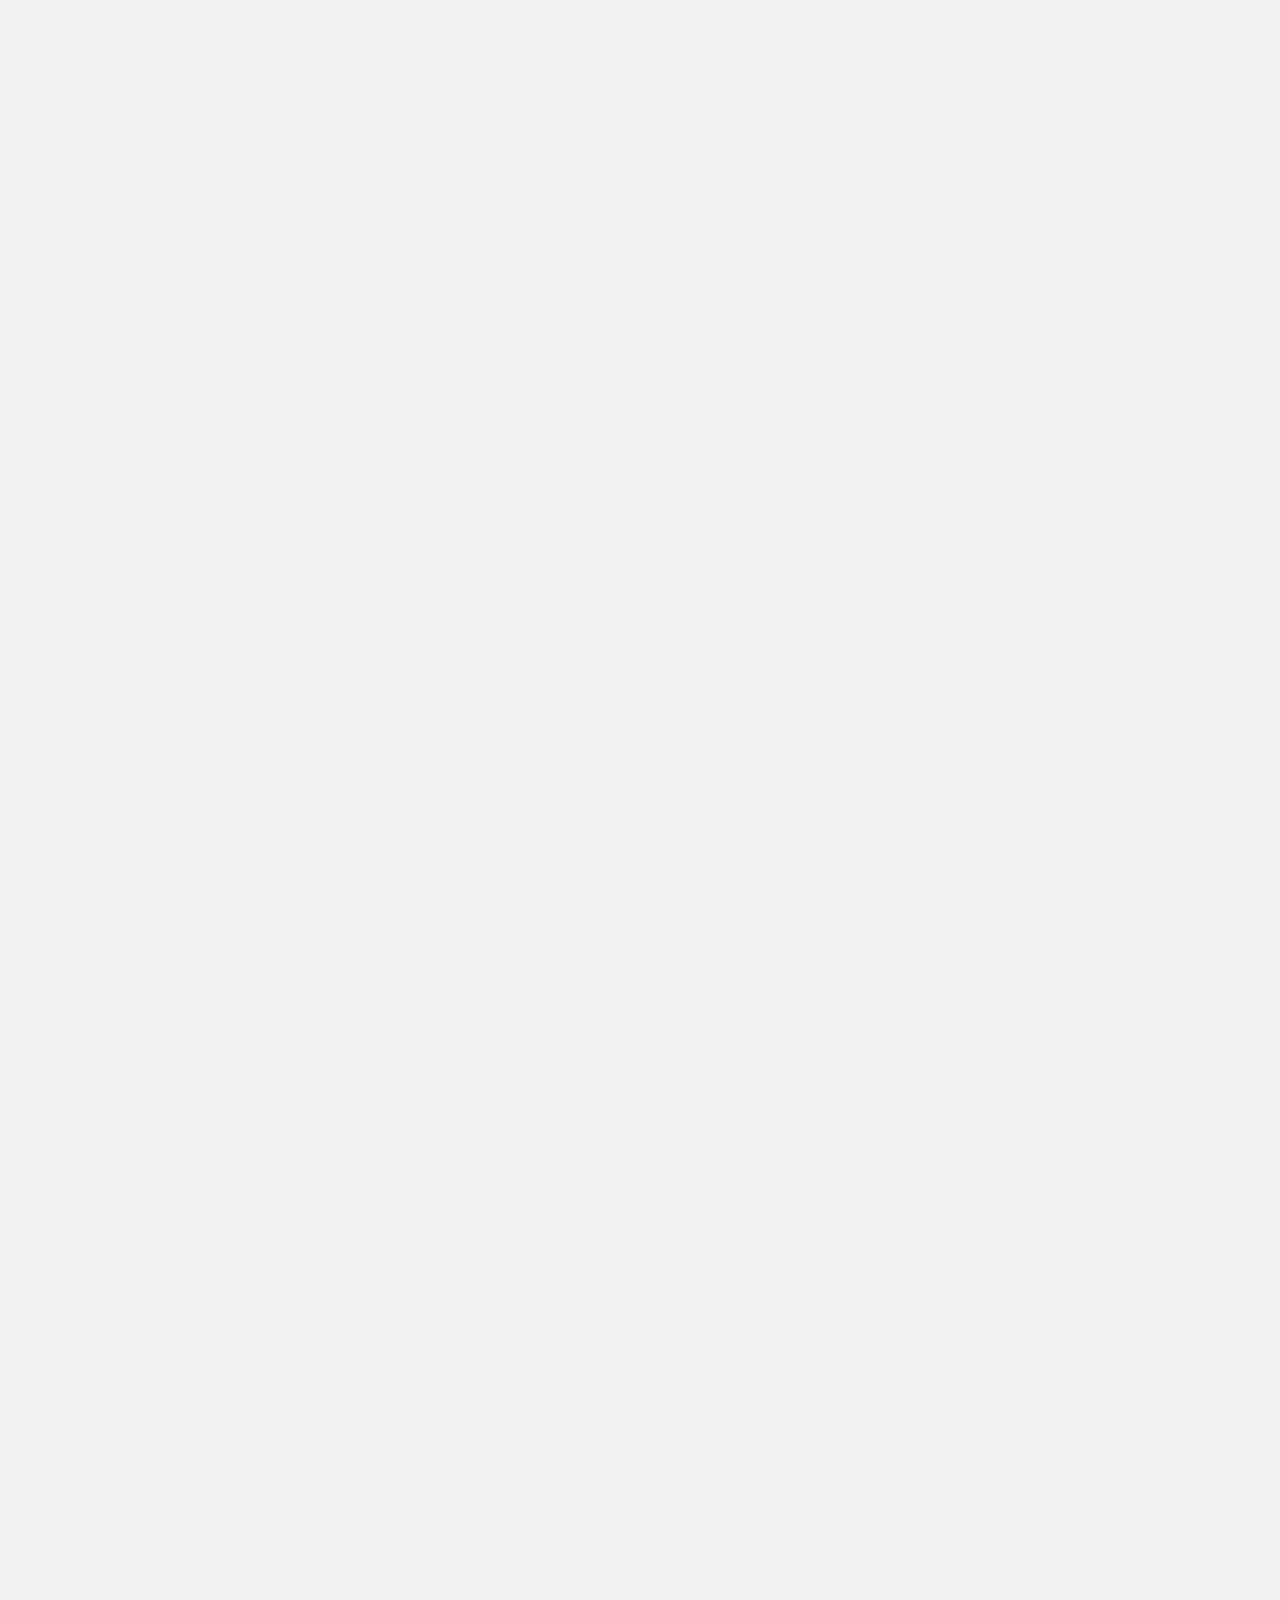
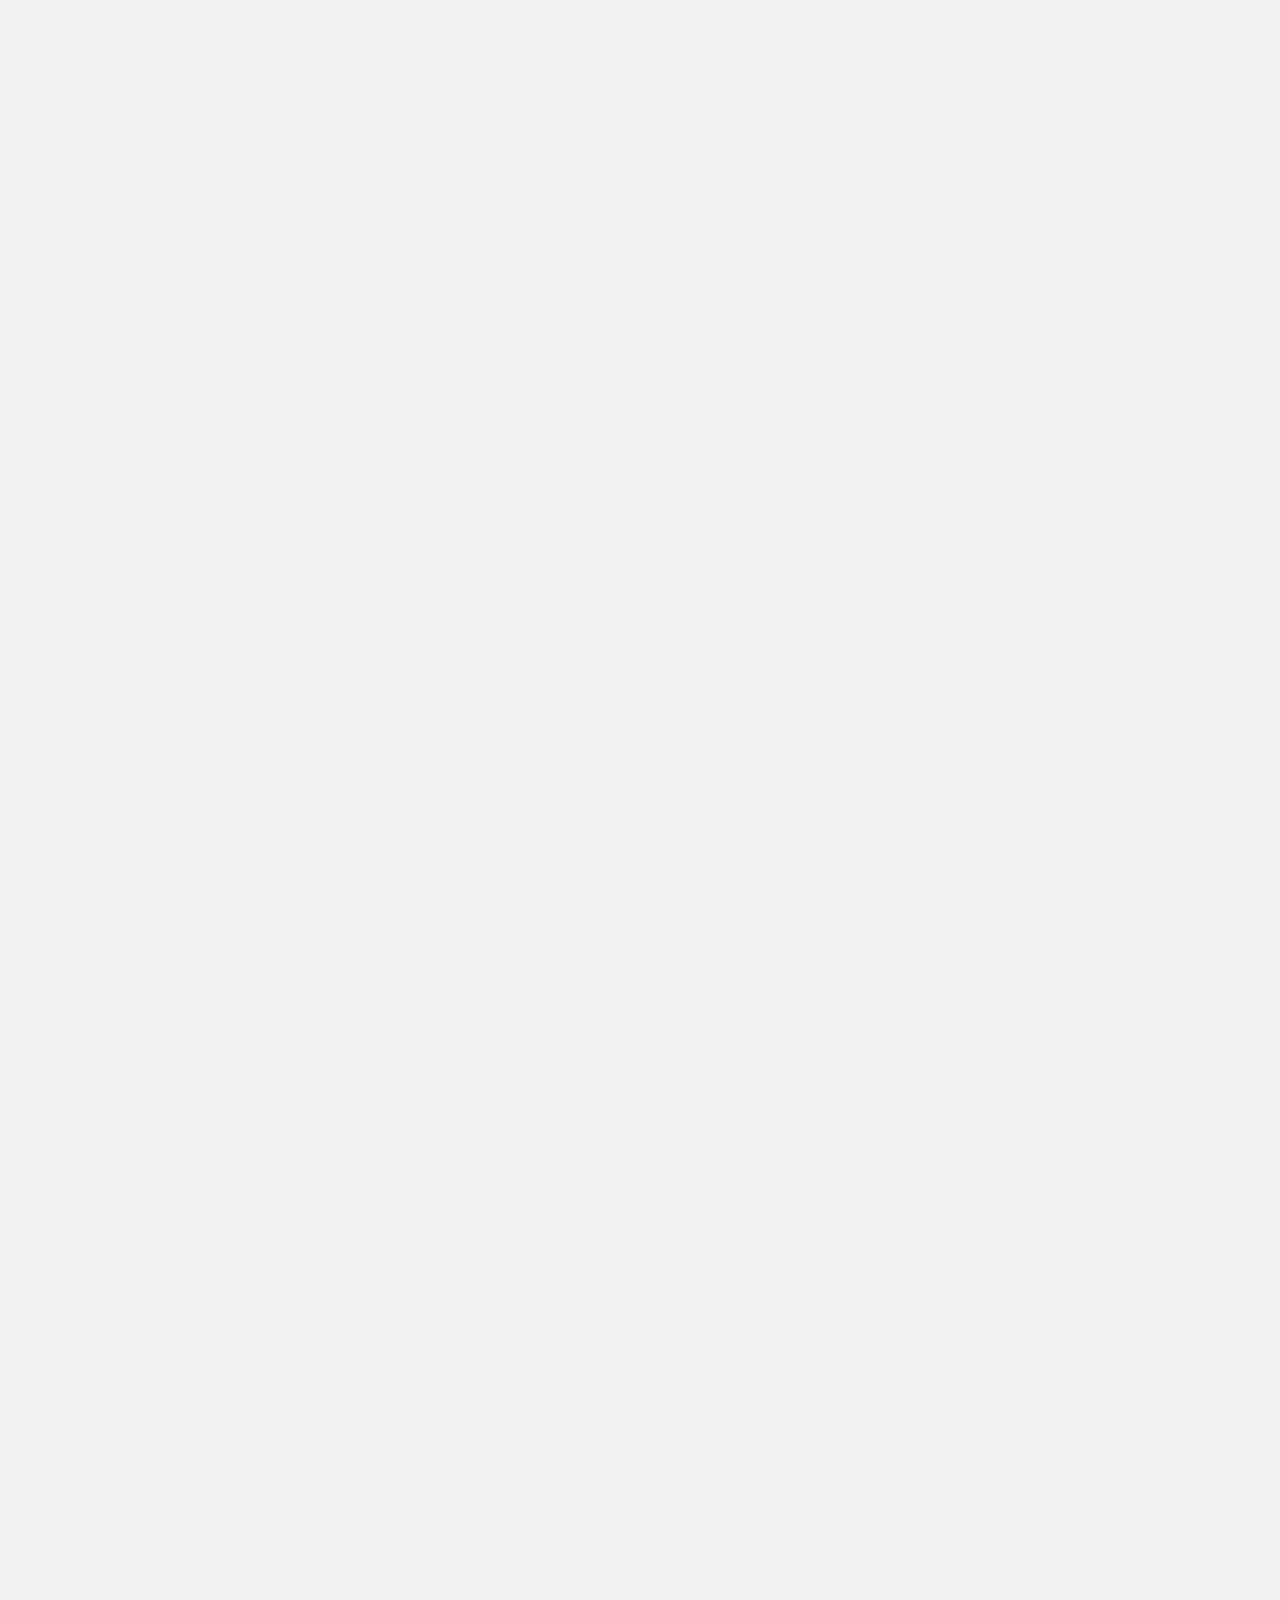
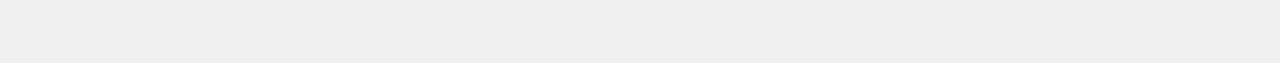
==== commit 066115e3: "Add files via upload" ====
--- a/boichtwo.html
+++ b/boichtwo.html
@@ -9,58 +9,59 @@
        <title>BOICH</title>
       </head>
 <body>
-      <div class="header">
-        <div class="conteiner">
-          <div class="header__content">
-            <div class="left__content">
-              <div class="logo">BOICH</div>
-            </div>
-            <div class="rigth__content flex">
-              <button class="bnt__nav btn">Contact</button>
-              <button class="burger__nav btn"></button>
-            </div>
-          </div>
-        </div>
-      </div>
-      <div class="burger__menu">
-       <div class="header">
-         <div class="conteiner">
-           <div class="header__content">
-             <div class="left__content">
-               <div class="logo logo--burger">BOICH</div>
-             </div>
-             <div class="rigth__content flex">
-               <button class="bnt__nav bnt__nav--burger btn">Contact</button>
-               <button class="burger__nav burger__nav--burger btn close"></button>
-             </div>
-           </div>
+  <div class="header">
+    <div class="conteiner">
+      <div class="header__content">
+        <div class="left__content">
+          <a href="/index.html" class="logo">BOICH</a>
+        </div>
+        <div class="rigth__content flex">
+          <button class="bnt__nav btn">Contact</button>
+          <button class="burger__nav btn"></button>
+        </div>
+      </div>
+    </div>
+  </div>
+  <div class="burger__menu">
+   <div class="header">
+     <div class="conteiner">
+       <div class="header__content">
+         <div class="left__content">
+           <div class="logo logo--burger">BOICH</div>
+         </div>
+         <div class="rigth__content flex">
+           <button class="bnt__nav bnt__nav--burger btn">Contact</button>
+           <button class="burger__nav burger__nav--burger btn close"></button>
          </div>
        </div>
-       <div class="conteiner relative">
-         <div class="keep keep--burger">Keep in touch
-           <img src="/img/Arrow 4.png" alt="">
-         </div>  
-         <div class="nav__block__footer nav__block__footer--burger">
-           <div class="navf navf--burger">About</div>
-           <br>
-           <div class="navf navf--burger">Pricing</div>
-           <br>
-           <div class="navf navf--burger">Projects (27)</div>
-         </div>
-         <div class="social social--burger">
-           <div class=" social__block social__block--burger social__block--in">
-             <img src="/img/Vector (8).png" alt="">
-           </div>
-           <div class="social__block  social__block--burger social__block--twit">
-             <img src="/img/Vector (9).png" alt="">
-           </div>
-           <div class="social__block social__block--burger social__block--f">
-             <img src="/img/Vector (10).png" alt="">
-           </div>
-         </div>
+     </div>
+   </div>
+   <div class="conteiner relative">
+     <div class="keep keep--burger">Keep in touch
+       <img src="/img/Arrow 4.png" alt="">
+     </div>  
+     <div class="nav__block__footer nav__block__footer--burger">
+       <!-- <div class="navf navf--burger">About</div> -->
+       <a href="boichtwo.html" class="navf navf--burger">About</a>
+       <br>
+       <a href="prising.html" class="navf navf--burger">Pricing</a>
+       <br>
+       <a href="stuff.html" class="navf navf--burger">Projects (27)</a>
+     </div>
+     <div class="social social--burger">
+       <div class=" social__block social__block--burger social__block--in">
+         <img src="img/Vector (8).png" alt="">
        </div>
-       
-      </div>
+       <div class="social__block  social__block--burger social__block--twit">
+         <img src="img/Vector (9).png" alt="">
+       </div>
+       <div class="social__block social__block--burger social__block--f">
+         <img src="img/Vector (10).png" alt="">
+       </div>
+     </div>
+   </div>
+   
+  </div>
       <div class="main main--less mt15">
         <div class="conteiner relative">
           <div class="news">
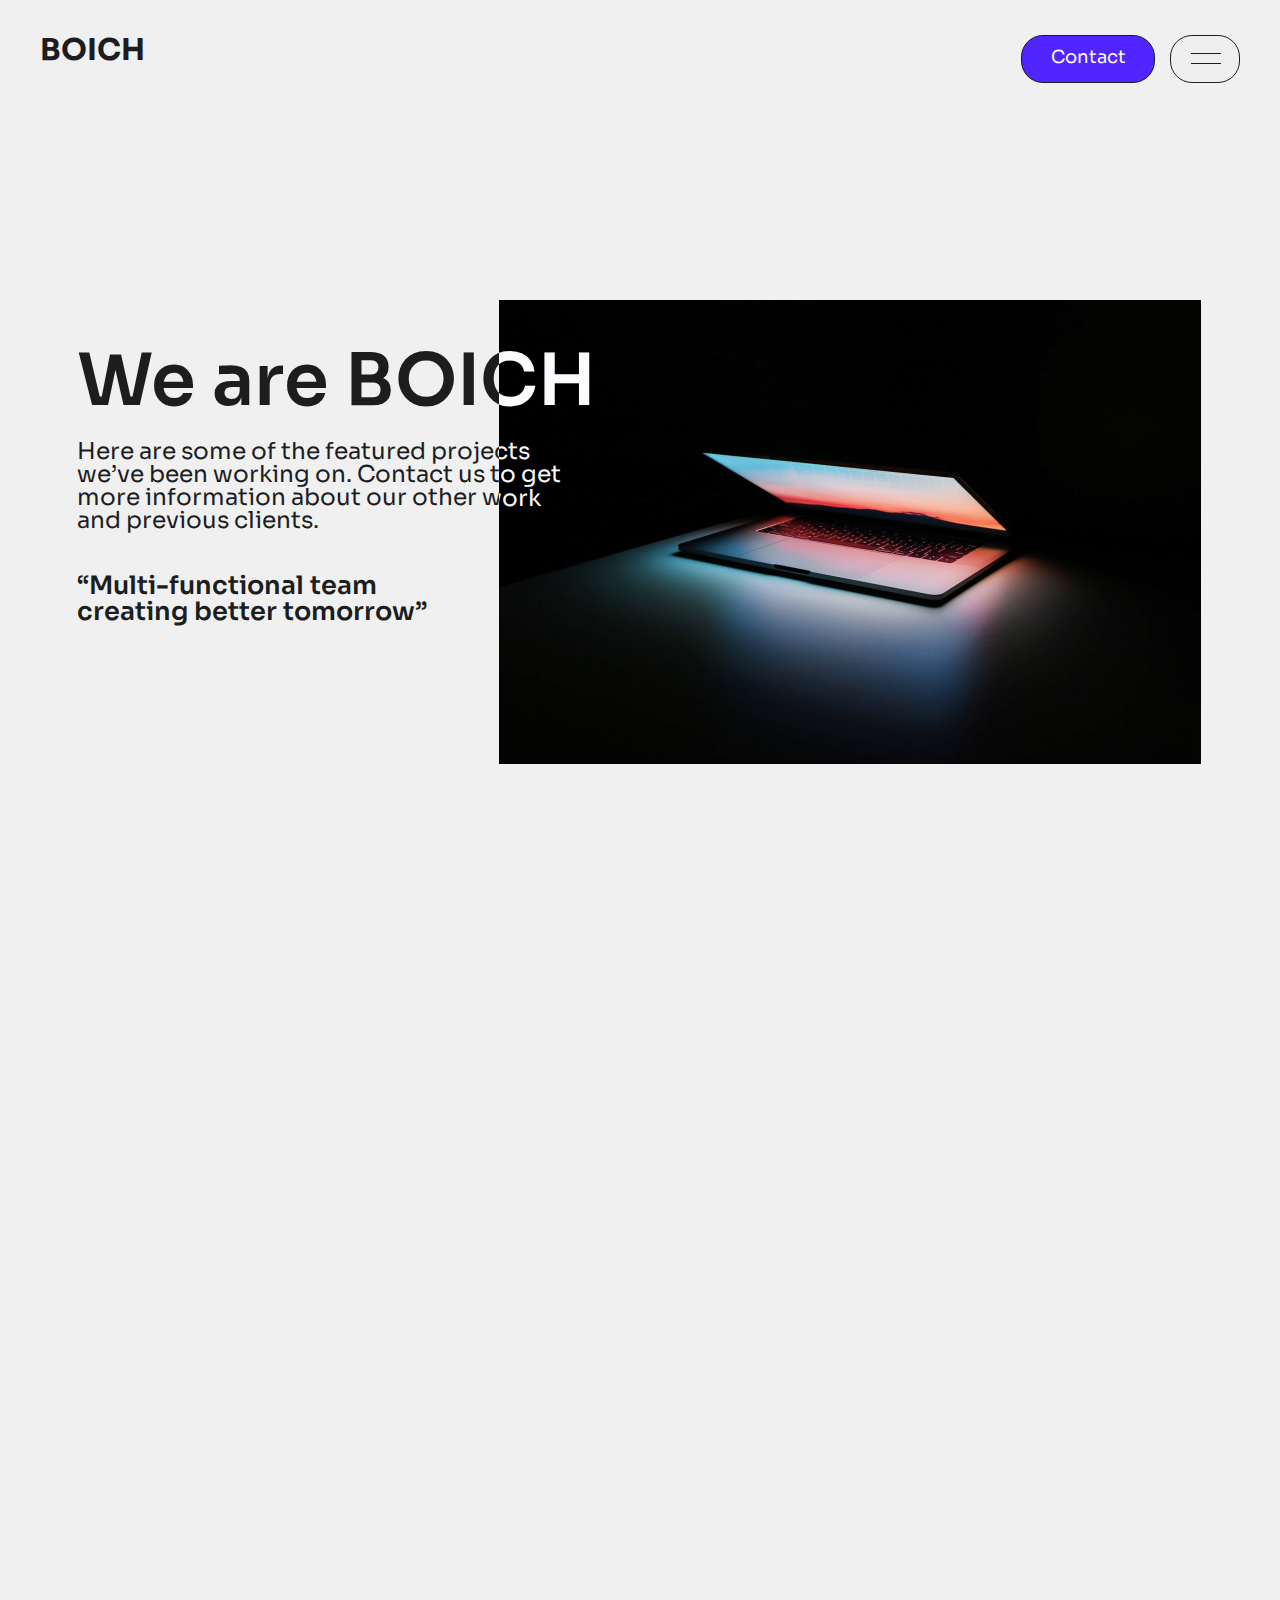
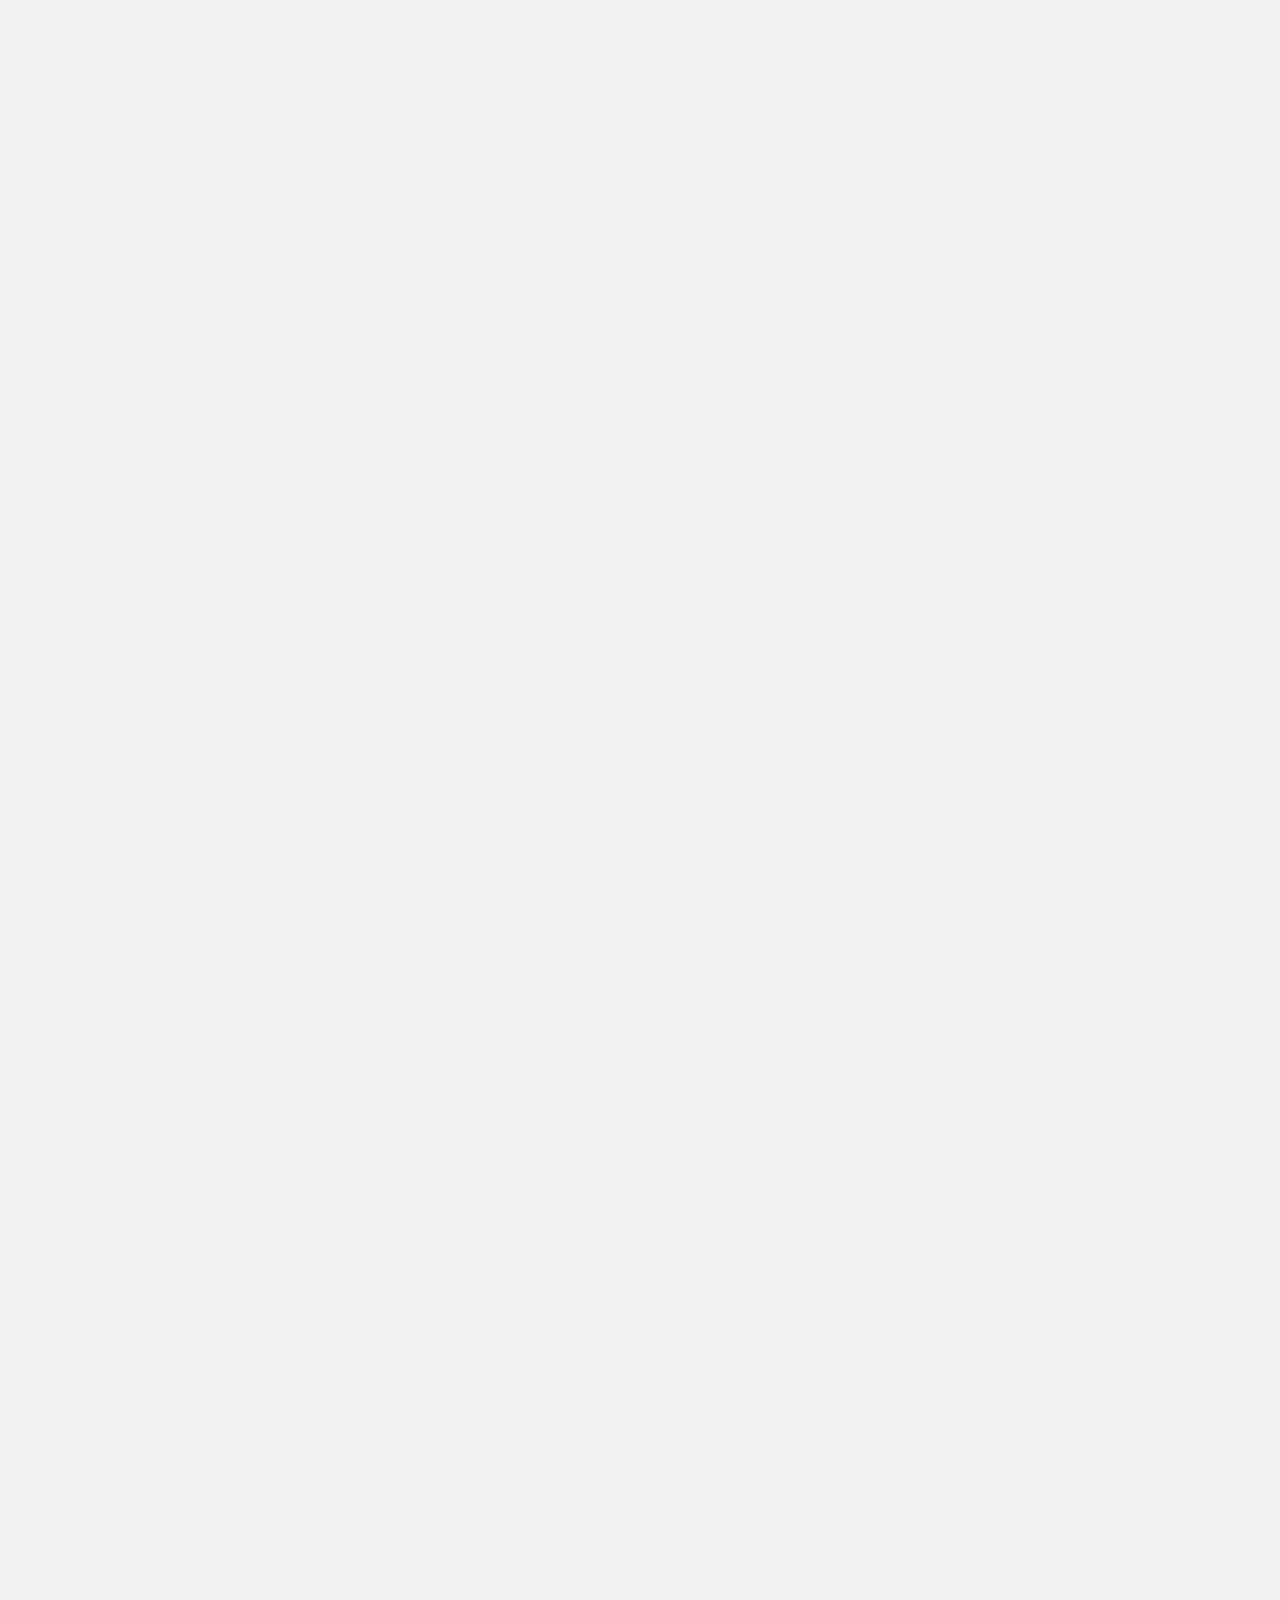
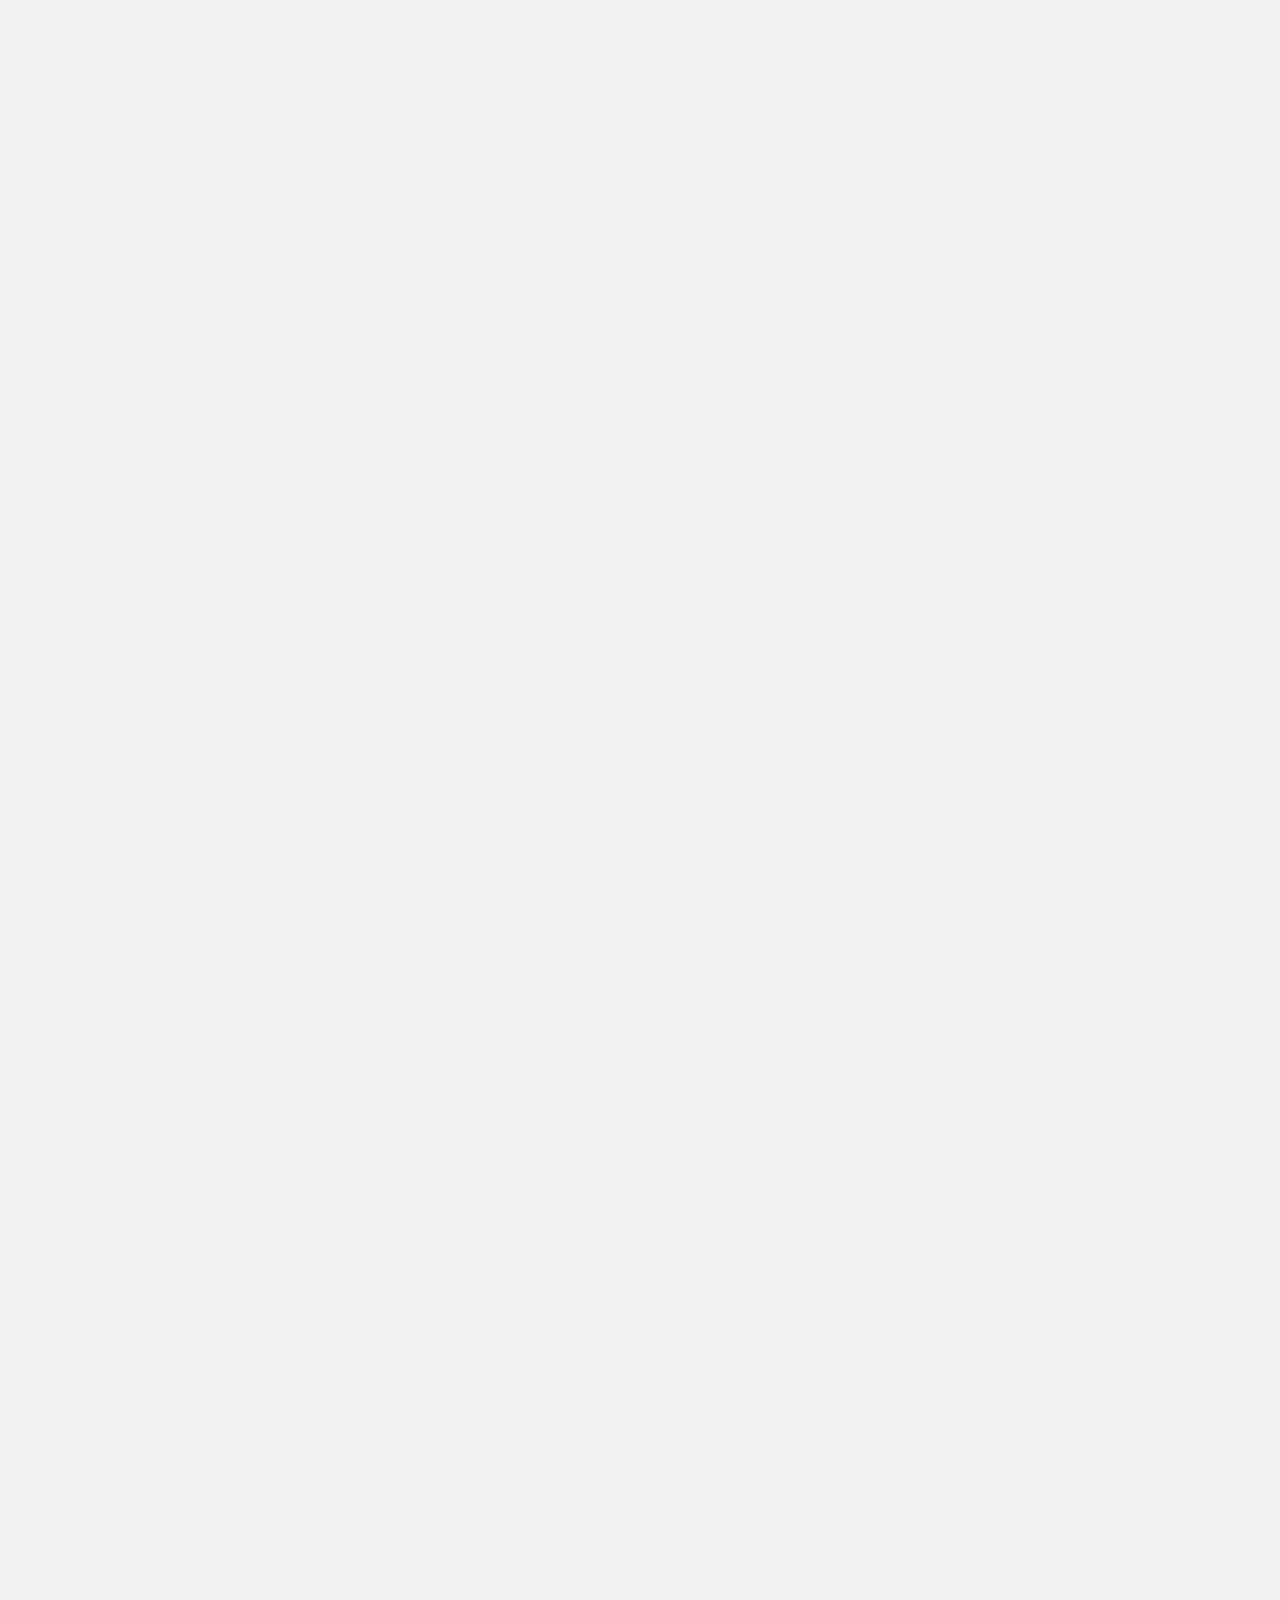
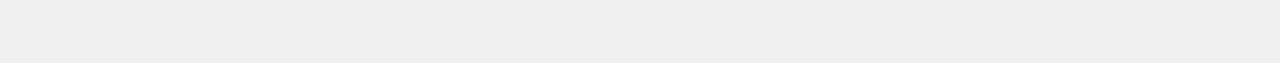
==== commit 588e5737: "Add files via upload" ====
--- a/boichtwo.html
+++ b/boichtwo.html
@@ -16,7 +16,7 @@
           <a href="/index.html" class="logo">BOICH</a>
         </div>
         <div class="rigth__content flex">
-          <button class="bnt__nav btn">Contact</button>
+          <a href="/register.html" class="bnt__nav  btn">Contact</a>
           <button class="burger__nav btn"></button>
         </div>
       </div>
@@ -27,10 +27,10 @@
      <div class="conteiner">
        <div class="header__content">
          <div class="left__content">
-           <div class="logo logo--burger">BOICH</div>
+          <a href="/index.html" class="logo logo--burger">BOICH</a>
          </div>
          <div class="rigth__content flex">
-           <button class="bnt__nav bnt__nav--burger btn">Contact</button>
+           <a href="/register.html" class="bnt__nav bnt__nav--burger btn">Contact</a>
            <button class="burger__nav burger__nav--burger btn close"></button>
          </div>
        </div>
--- a/css/style.css
+++ b/css/style.css
@@ -130,10 +130,6 @@
   top: 25%;
   transition: 0.3s;
 }
-.noscroll {
-  overflow: hidden;
-  background: #2C3B5840;
-}
 .header {
   width: 100%;
   height: 10vh;
@@ -236,6 +232,9 @@
 }
 .main--less {
   height: 1500px;
+}
+.main--reg {
+  padding-top: 2rem;
 }
 .main__content {
   display: flex;
@@ -1136,7 +1135,7 @@
   color: #FCFCFF;
   width: 66.66rem;
   margin: 0 auto;
-  margin-bottom: 4rem;
+  margin-bottom: 5rem;
 }
 .block__part {
   display: flex;
@@ -1152,6 +1151,132 @@
 .ul__block:nth-child(1) {
   margin-right: 2rem;
 }
+.register__title {
+  margin-top: 5rem;
+  font-size: 4.8rem;
+  color: #1C1D1F;
+  font-weight: 500;
+}
+.cutaway {
+  position: absolute;
+  right: 12.2rem;
+  top: -4.27rem;
+  width: 342px;
+  height: 223px;
+  border-radius: 20px 29px 29px 29px;
+  background: #F0F0F0;
+  border: 1px solid #1C1D1F;
+  padding: 28px 24px;
+}
+.email__cutaway {
+  display: flex;
+  font-size: 1.1rem;
+  padding: 14px 44px;
+  align-items: center;
+  border: 1px solid #1C1D1F;
+  color: #1C1D1F;
+  margin-bottom: 2rem;
+  background: #FFFFFF;
+  border-radius: 20px 22px 22px 22px;
+  margin-right: 0.8rem;
+  transition: 0.3s;
+  cursor: pointer;
+}
+.email__cutaway:hover {
+  background: #dadada;
+}
+.email__cutaway > span {
+  margin-right: 0.8rem;
+}
+.adress {
+  font-size: 1.5rem;
+  color: #1C1D1F;
+  line-height: 1.6rem;
+  margin-bottom: 1rem;
+}
+.register__block {
+  margin-top: 15.33rem;
+}
+.two__input__reg {
+  display: flex;
+  justify-content: space-between;
+}
+.inpur__reg {
+  width: 50rem;
+  margin-bottom: 4.86rem;
+}
+.inpur__reg--more {
+  width: 100%;
+}
+.mr5 {
+  margin-right: 5rem;
+}
+.quest {
+  font-size: 1.33rem;
+  margin-bottom: 1.6rem;
+  color: #1C1D1F;
+}
+.input__register {
+  width: 100%;
+  font-weight: 300;
+  font-size: 1.33rem;
+  color: #9F9F9F;
+  padding: 11px 0;
+  border: none;
+  border-bottom: 1px solid #1C1D1F;
+  background: #F0F0F0;
+}
+.send {
+  width: 100%;
+  display: flex;
+  padding: 21px 0;
+  text-align: center;
+  justify-content: center;
+  background: #5125FF;
+  border-radius: 22px;
+  font-size: 1.2rem;
+  color: #FCFCFF;
+  align-items: center;
+  transition: 0.3s;
+}
+.send:hover {
+  background: #ab6bff;
+}
+.send > span {
+  margin-right: 1rem;
+}
+.error {
+  background: url('/img/Rectangle\ \(4\).png');
+}
+.error__title {
+  margin-top: 8.66rem;
+  margin-bottom: 3.66rem;
+  text-align: center;
+  font-size: 15.33rem;
+  color: #1C1D1F;
+  font-weight: 600;
+}
+.error__subtitle {
+  text-align: center;
+  font-size: 4.8rem;
+  color: #1C1D1F;
+  font-weight: 600;
+  margin-bottom: 1.53rem;
+}
+.error__subsubtitle {
+  text-align: center;
+  font-size: 1.6rem;
+  color: #1C1D1F;
+  font-weight: 600;
+}
+.home {
+  text-decoration: underline;
+  color: black;
+}
 .hiden {
   display: none;
 }
+.noscroll {
+  overflow: hidden;
+  background: #bfc3ca;
+}
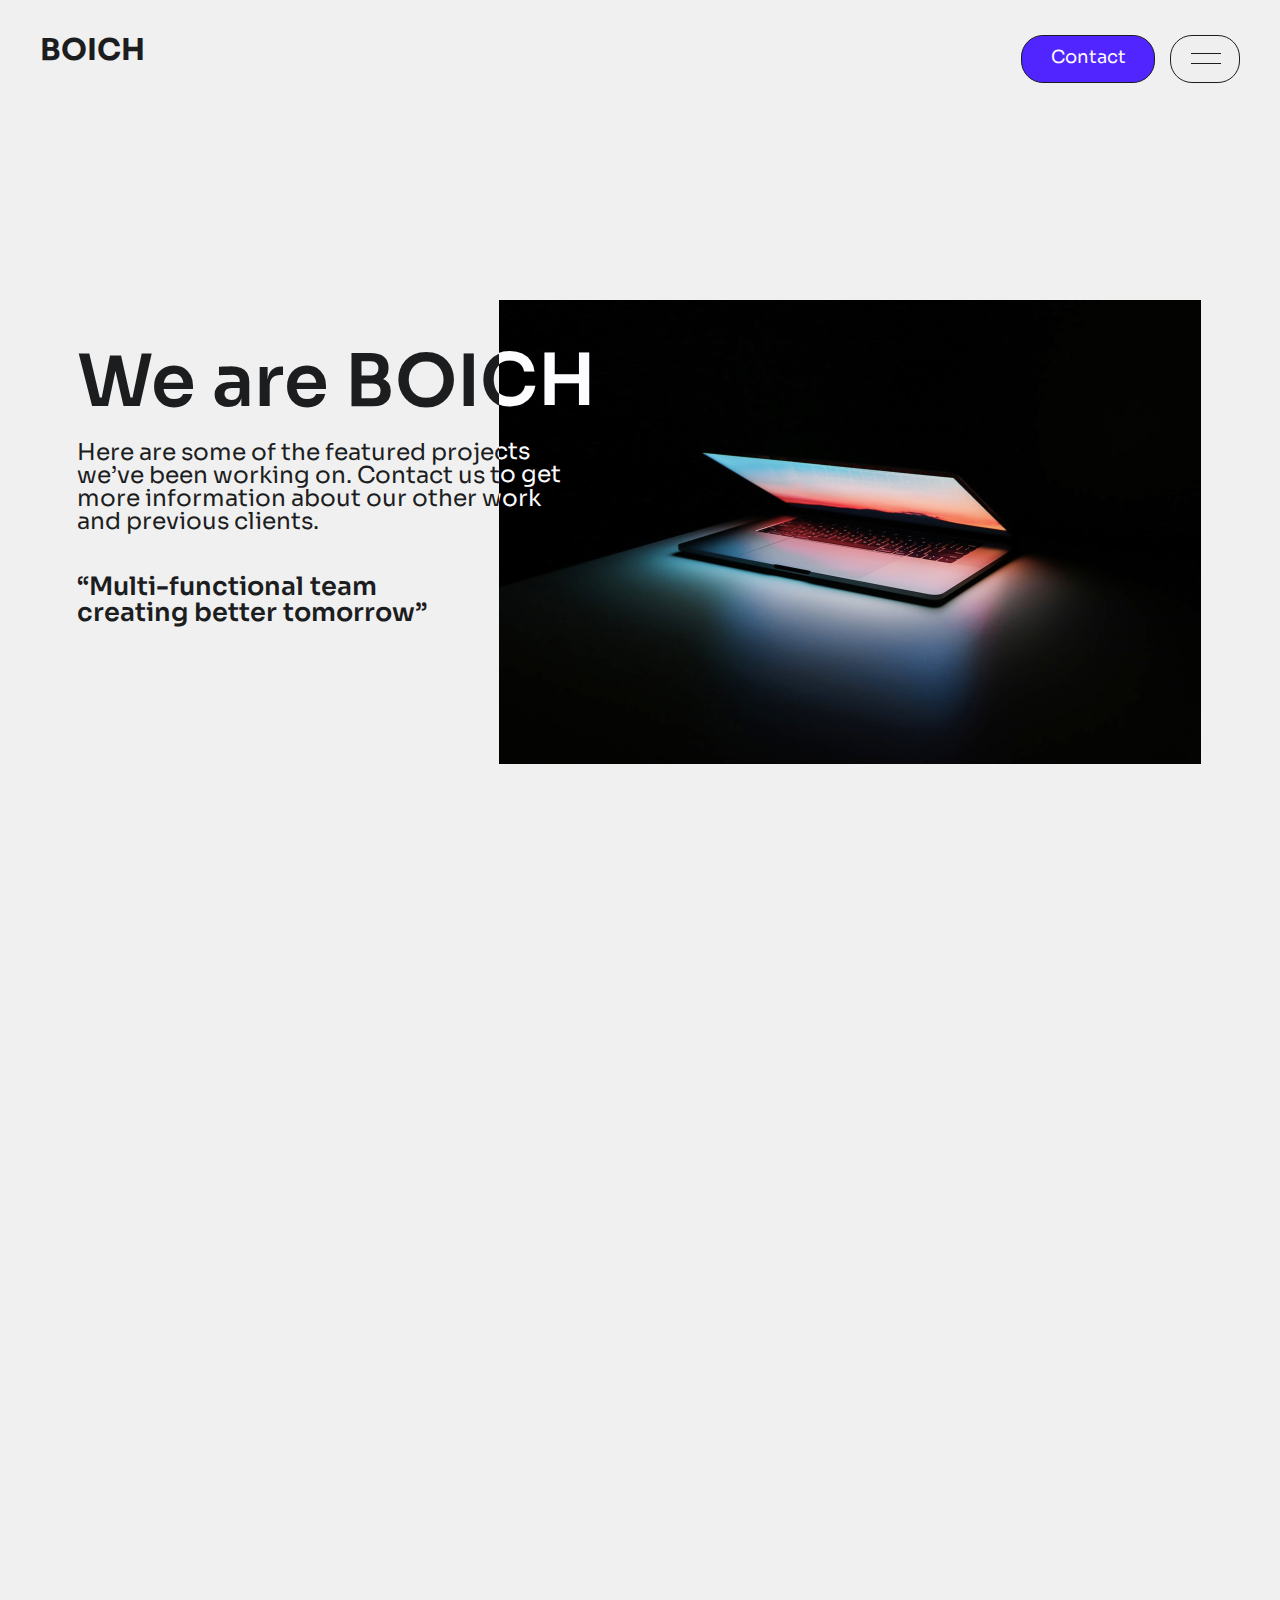
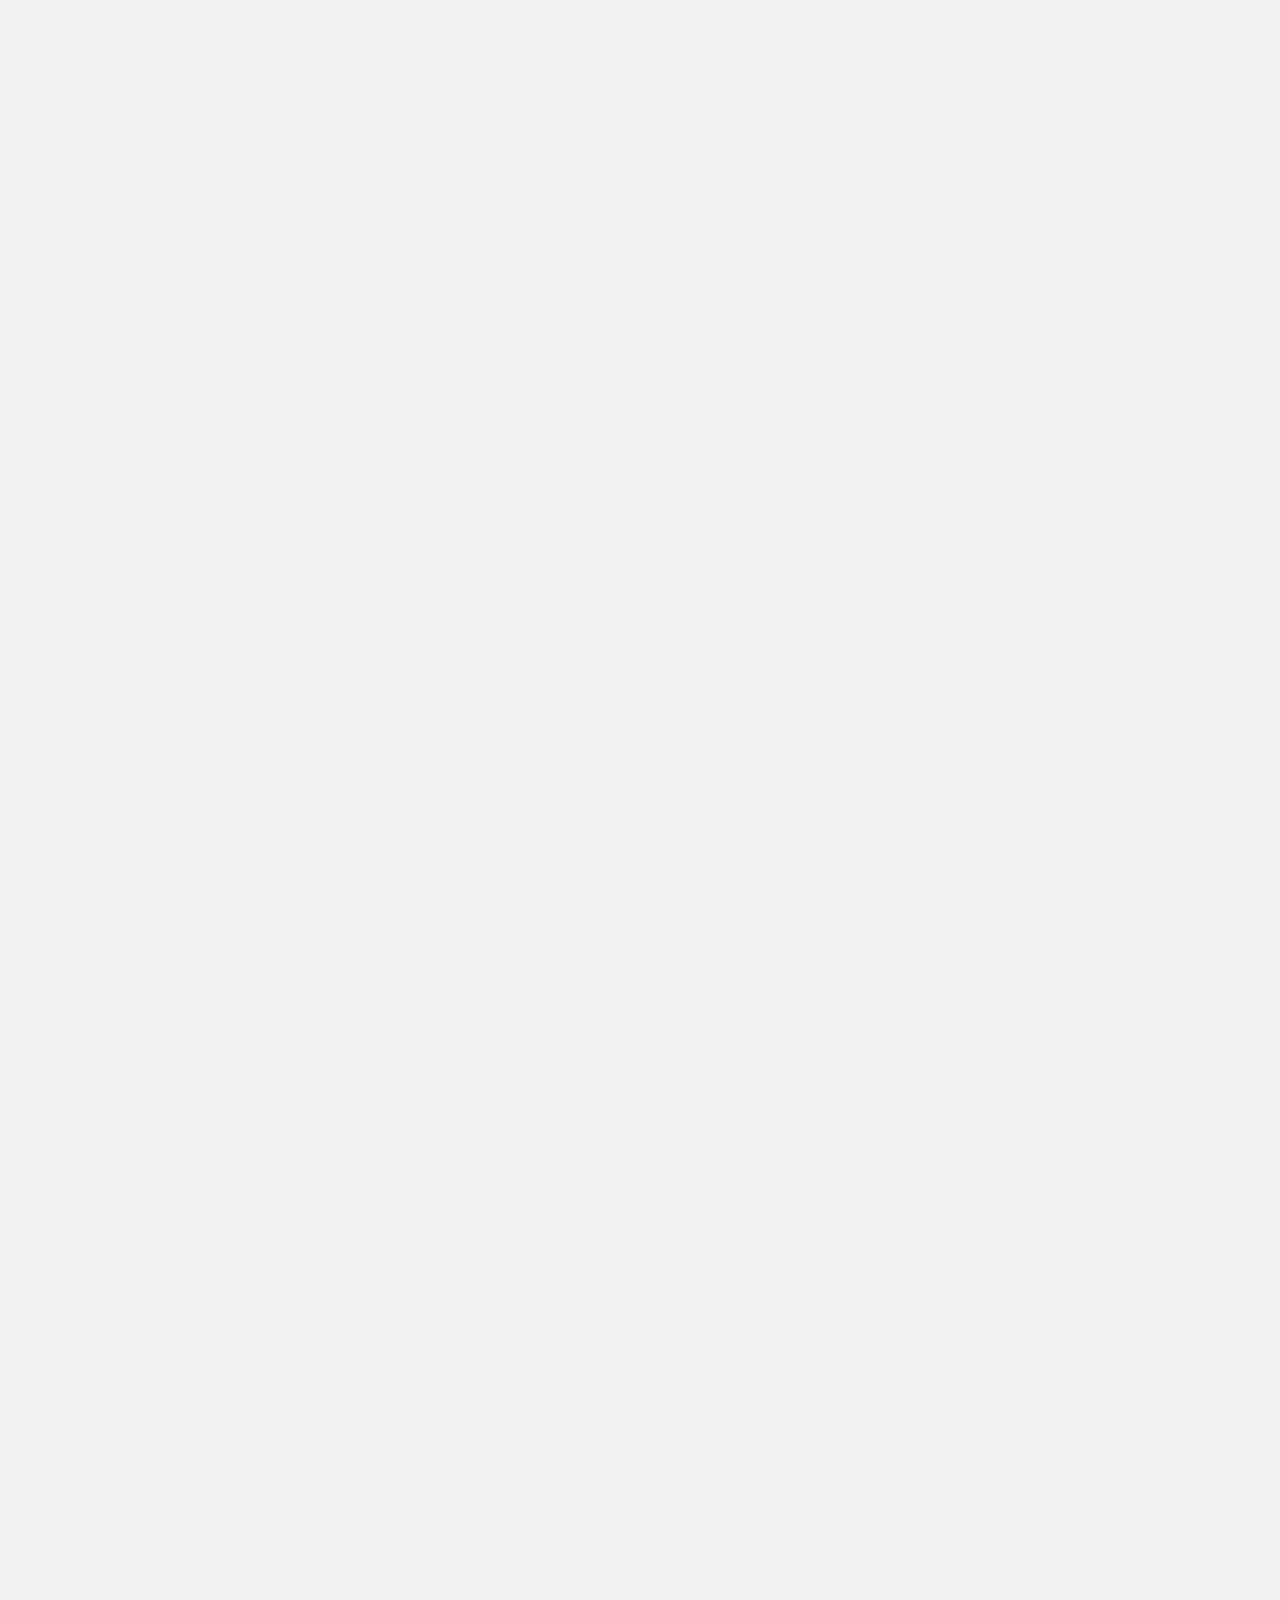
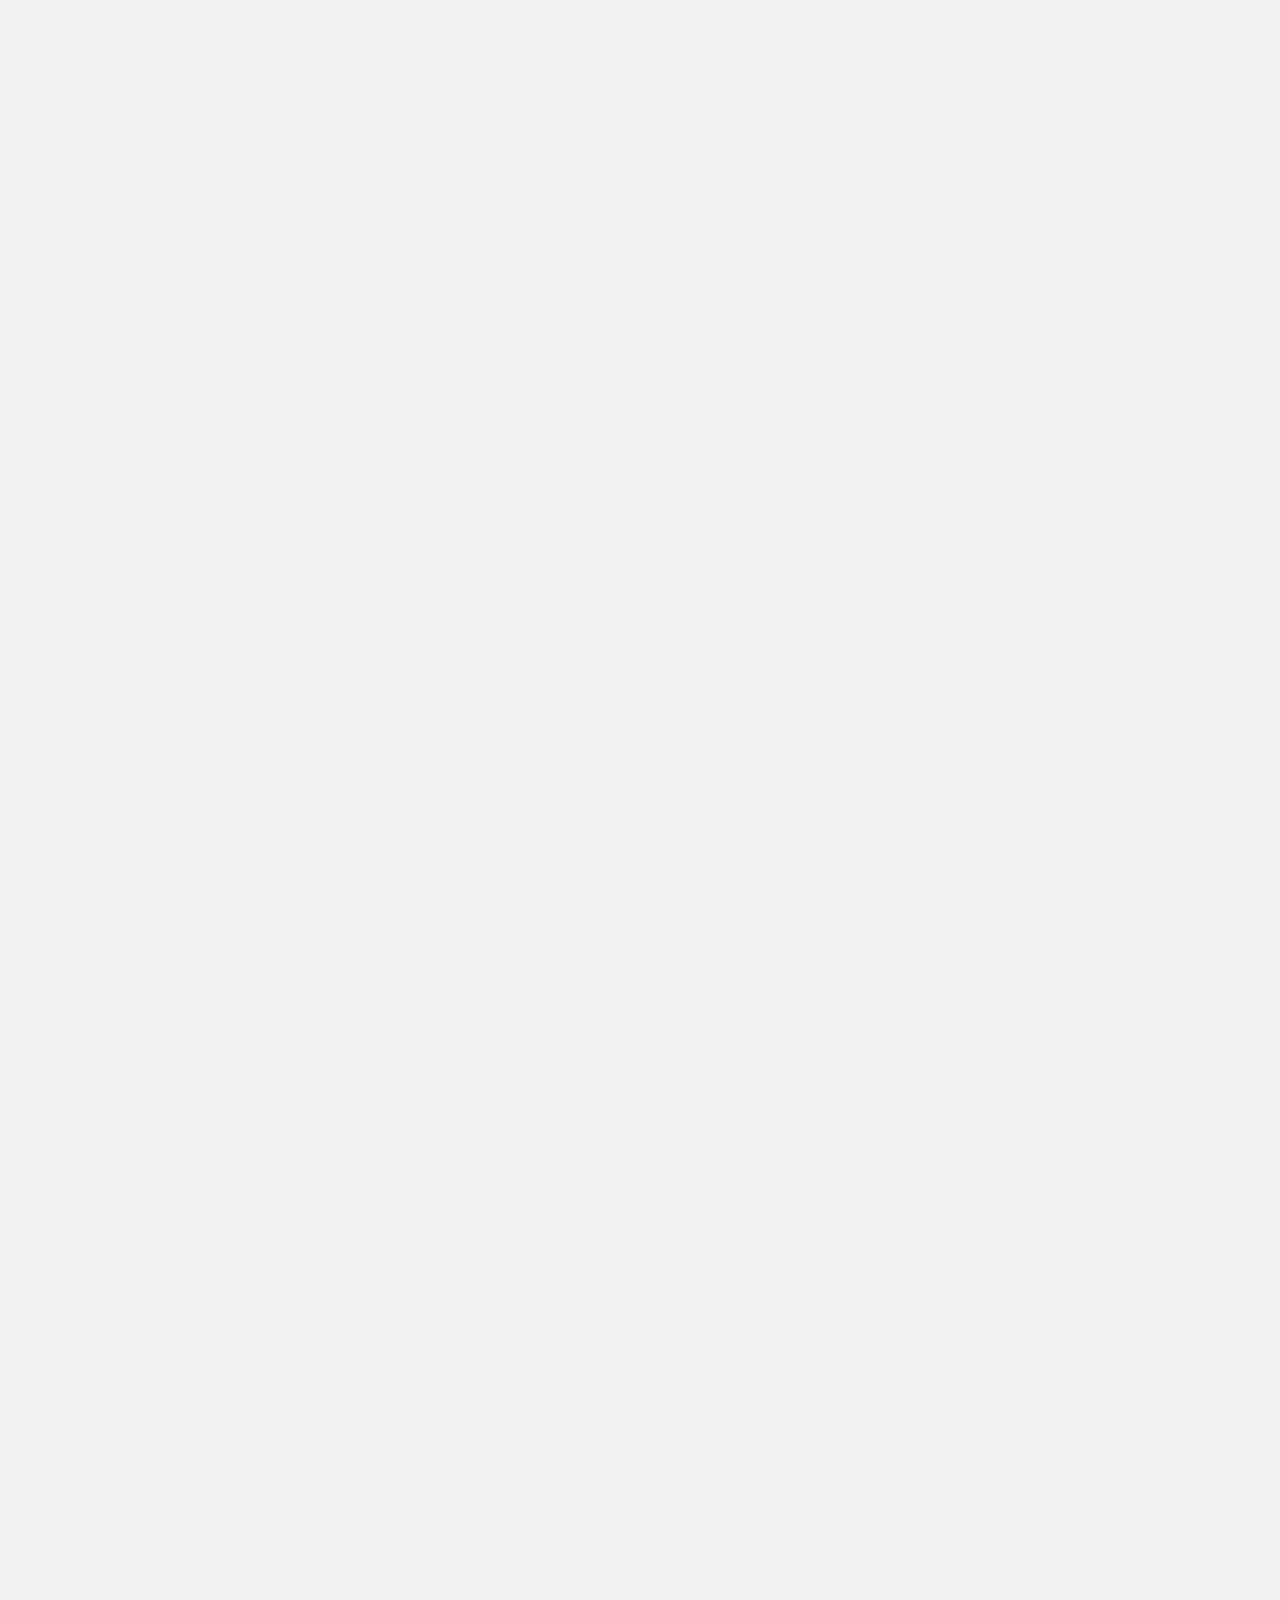
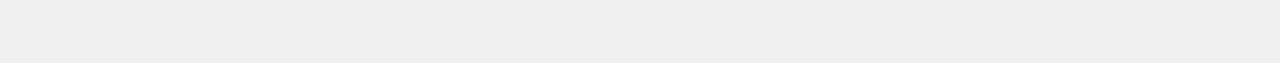
==== commit 9f5ac30a: "Add files via upload" ====
--- a/boichtwo.html
+++ b/boichtwo.html
@@ -13,10 +13,10 @@
     <div class="conteiner">
       <div class="header__content">
         <div class="left__content">
-          <a href="/index.html" class="logo">BOICH</a>
+          <a href="index.html" class="logo">BOICH</a>
         </div>
         <div class="rigth__content flex">
-          <a href="/register.html" class="bnt__nav  btn">Contact</a>
+          <a href="register.html" class="bnt__nav  btn">Contact</a>
           <button class="burger__nav btn"></button>
         </div>
       </div>
@@ -27,10 +27,10 @@
      <div class="conteiner">
        <div class="header__content">
          <div class="left__content">
-          <a href="/index.html" class="logo logo--burger">BOICH</a>
+          <a href="index.html" class="logo logo--burger">BOICH</a>
          </div>
          <div class="rigth__content flex">
-           <a href="/register.html" class="bnt__nav bnt__nav--burger btn">Contact</a>
+           <a href="register.html" class="bnt__nav bnt__nav--burger btn">Contact</a>
            <button class="burger__nav burger__nav--burger btn close"></button>
          </div>
        </div>
@@ -147,7 +147,7 @@
                   <img class="photo__pers" src="img/Rectangle 51 (1).png" alt="">
                 <div class="block__blue">
                   <a href="" class="social__tem"><img src="img/Ellipse 7.png" alt="">
-                  <img class="mail" src="/img/Vector (13).png" alt=""></a>
+                  <img class="mail" src="img/Vector (13).png" alt=""></a>
                   <a href="" class="social__tem"><img src="img/Vector (11).png" alt=""></a>
                   <a href="" class="social__tem"><img src="img/Vector (12).png" alt=""></a>
                   <a href="" class="social__tem"><img src="img/Group.png" alt=""></a>
@@ -165,7 +165,7 @@
                   <img class="photo__pers" src="img/Rectangle 52 (1).png" alt="">
                 <div class="block__blue">
                   <a href="" class="social__tem"><img src="img/Ellipse 7.png" alt="">
-                  <img class="mail" src="/img/Vector (13).png" alt=""></a>
+                  <img class="mail" src="img/Vector (13).png" alt=""></a>
                   <a href="" class="social__tem"><img src="img/Vector (11).png" alt=""></a>
                   <a href="" class="social__tem"><img src="img/Vector (12).png" alt=""></a>
                   <a href="" class="social__tem"><img src="img/Group.png" alt=""></a>
@@ -187,7 +187,7 @@
                   <img class="photo__pers" src="img/Rectangle 54.png" alt="">
                 <div class="block__blue">
                   <a href="" class="social__tem"><img src="img/Ellipse 7.png" alt="">
-                  <img class="mail" src="/img/Vector (13).png" alt=""></a>
+                  <img class="mail" src="img/Vector (13).png" alt=""></a>
                   <a href="" class="social__tem"><img src="img/Vector (11).png" alt=""></a>
                   <a href="" class="social__tem"><img src="img/Vector (12).png" alt=""></a>
                   <a href="" class="social__tem"><img src="img/Group.png" alt=""></a>
@@ -207,7 +207,7 @@
                   <img class="photo__pers" src="img/Rectangle 53.png" alt="">
                 <div class="block__blue">
                   <a href="" class="social__tem"><img src="img/Ellipse 7.png" alt="">
-                  <img class="mail" src="/img/Vector (13).png" alt=""></a>
+                  <img class="mail" src="img/Vector (13).png" alt=""></a>
                   <a href="" class="social__tem"><img src="img/Vector (11).png" alt=""></a>
                   <a href="" class="social__tem"><img src="img/Vector (12).png" alt=""></a>
                   <a href="" class="social__tem"><img src="img/Group.png" alt=""></a>
@@ -227,7 +227,7 @@
                   <img class="photo__pers" src="img/Rectangle 55.png"  alt="">
                 <div class="block__blue">
                   <a href="" class="social__tem"><img src="img/Ellipse 7.png" alt="">
-                  <img class="mail" src="/img/Vector (13).png" alt=""></a>
+                  <img class="mail" src="img/Vector (13).png" alt=""></a>
                   <a href="" class="social__tem"><img src="img/Vector (11).png" alt=""></a>
                   <a href="" class="social__tem"><img src="img/Vector (12).png" alt=""></a>
                   <a href="" class="social__tem"><img src="img/Group.png" alt=""></a>
@@ -245,7 +245,7 @@
                   <img class="photo__pers" src="img/Rectangle 56.png"   alt="">
                 <div class="block__blue">
                   <a href="" class="social__tem"><img src="img/Ellipse 7.png" alt="">
-                  <img class="mail" src="/img/Vector (13).png" alt=""></a>
+                  <img class="mail" src="img/Vector (13).png" alt=""></a>
                   <a href="" class="social__tem"><img src="img/Vector (11).png" alt=""></a>
                   <a href="" class="social__tem"><img src="img/Vector (12).png" alt=""></a>
                   <a href="" class="social__tem"><img src="img/Group.png" alt=""></a>
@@ -264,7 +264,7 @@
                   <img class="photo__pers" src="img/Rectangle 58.png"    alt="">
                 <div class="block__blue">
                   <a href="" class="social__tem"><img src="img/Ellipse 7.png" alt="">
-                  <img class="mail" src="/img/Vector (13).png" alt=""></a>
+                  <img class="mail" src="img/Vector (13).png" alt=""></a>
                   <a href="" class="social__tem"><img src="img/Vector (11).png" alt=""></a>
                   <a href="" class="social__tem"><img src="img/Vector (12).png" alt=""></a>
                   <a href="" class="social__tem"><img src="img/Group.png" alt=""></a>
@@ -284,7 +284,7 @@
                   <img class="photo__pers" src="img/Rectangle 57.png"    alt="">
                 <div class="block__blue">
                   <a href="" class="social__tem"><img src="img/Ellipse 7.png" alt="">
-                  <img class="mail" src="/img/Vector (13).png" alt=""></a>
+                  <img class="mail" src="img/Vector (13).png" alt=""></a>
                   <a href="" class="social__tem"><img src="img/Vector (11).png" alt=""></a>
                   <a href="" class="social__tem"><img src="img/Vector (12).png" alt=""></a>
                   <a href="" class="social__tem"><img src="img/Group.png" alt=""></a>
@@ -349,6 +349,6 @@
         </div>
         
       </div>
-      <script src="/js/burger.js"></script>
+      <script src="js/burger.js"></script>
 </body>
 </html>--- a/css/style.css
+++ b/css/style.css
@@ -305,7 +305,7 @@
 .text__news {
   position: absolute;
   left: 37px;
-  top: 45px;
+  top: 46px;
 }
 .title__news {
   font-size: 4.8rem;
@@ -349,7 +349,7 @@
   position: relative;
   overflow: hidden;
   margin-left: 28rem;
-  background: url(/img/monitor2.png) no-repeat center center;
+  background-image: url(/img/monitor2.png);
 }
 .two__news {
   margin-top: 9.66rem;
@@ -566,6 +566,7 @@
 }
 .technology {
   margin-top: 16.66rem;
+  margin-bottom: 10rem;
 }
 .technology__content {
   display: flex;
@@ -609,7 +610,17 @@
 }
 .bloks__technology {
   display: flex;
+  justify-content: space-between;
   flex-wrap: wrap;
+  overflow: scroll;
+  height: 25rem;
+  box-shadow: inset 0 25px 15px -15px #adadad, inset 0 -15px 15px -15px #adadad;
+}
+.bloks__technology::-webkit-scrollbar {
+  width: 0 !important;
+  height: 0;
+  display: none !important;
+  background: transparent;
 }
 .tech__block {
   width: 293px;
@@ -814,7 +825,7 @@
   background: #5125FF;
   position: absolute;
   left: 0;
-  bottom: 10px;
+  bottom: 9px;
   padding: 12px 33px;
   display: flex;
   align-items: center;
@@ -960,6 +971,9 @@
   margin-top: 8rem;
   position: relative;
   padding: 12rem 4.8rem 3.4rem 4.8rem;
+}
+.footer--more {
+  margin-top: 14rem;
 }
 .block__footer {
   width: 100%;
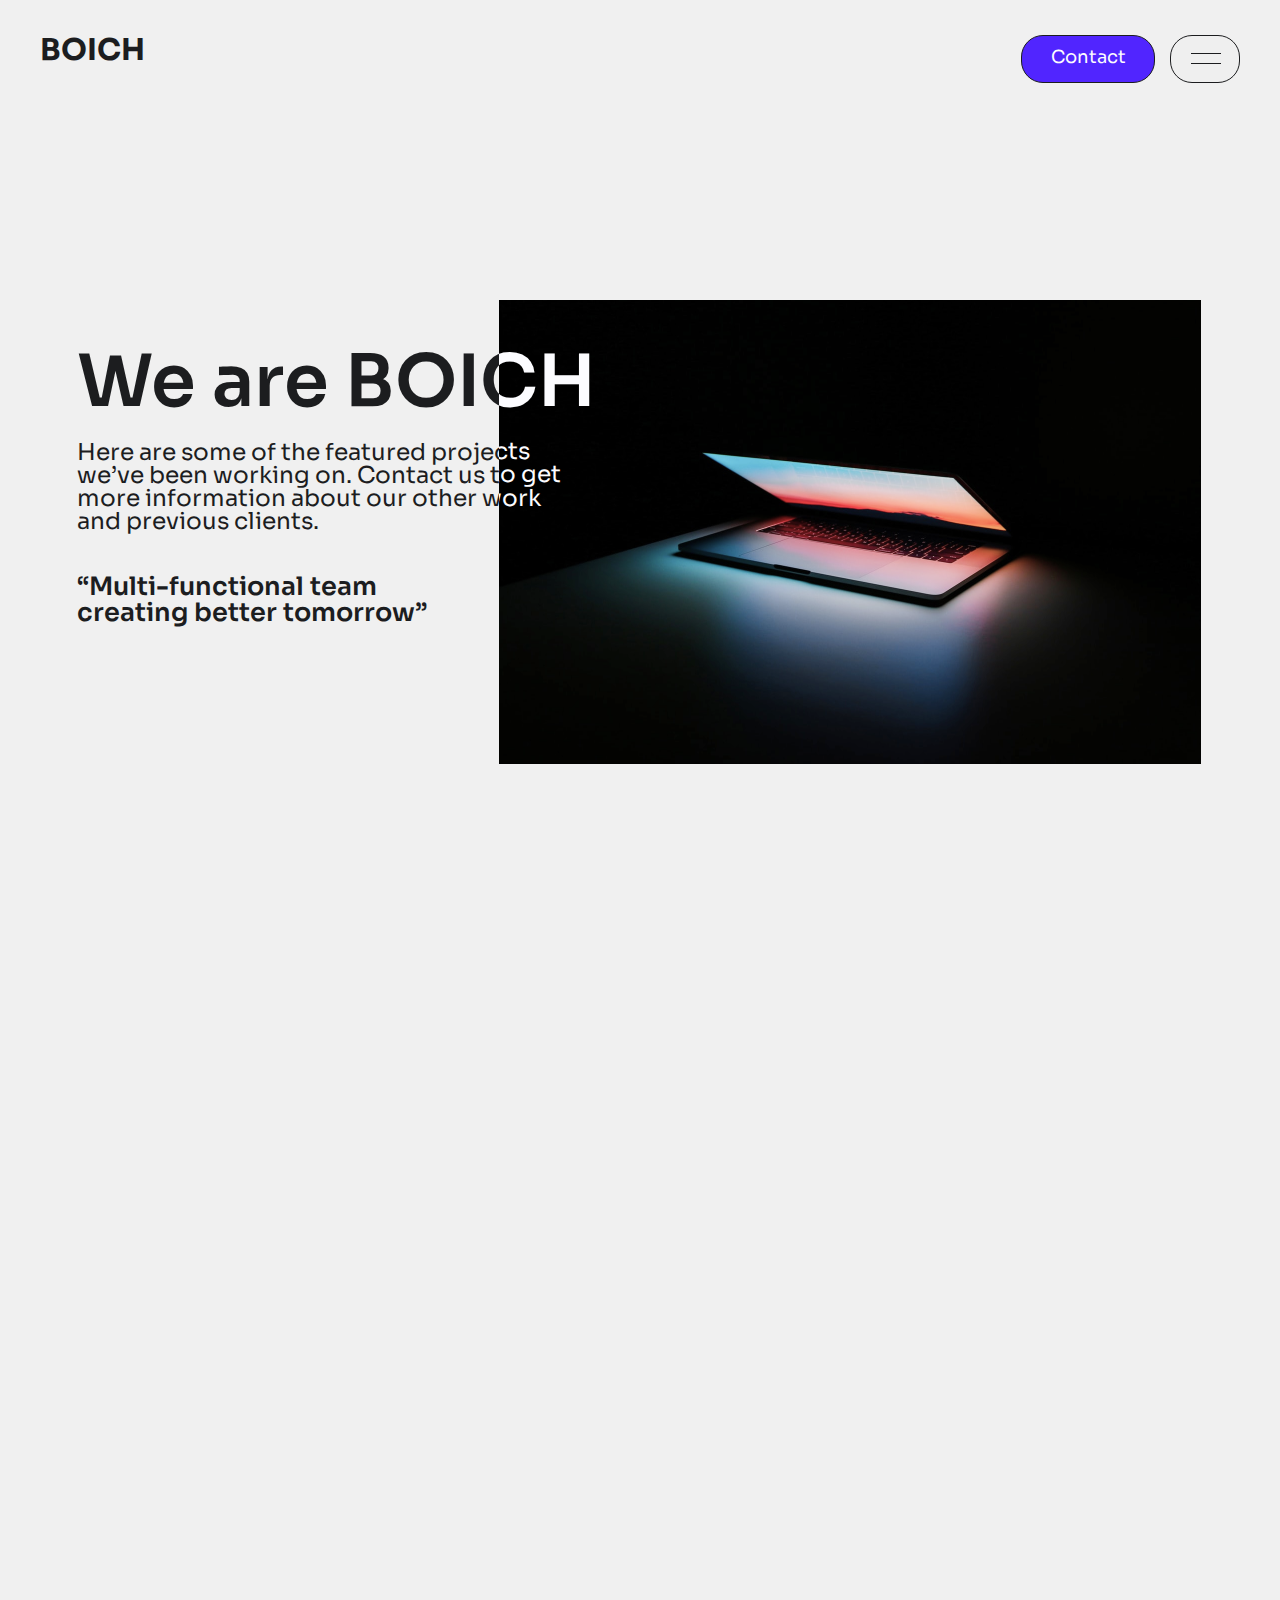
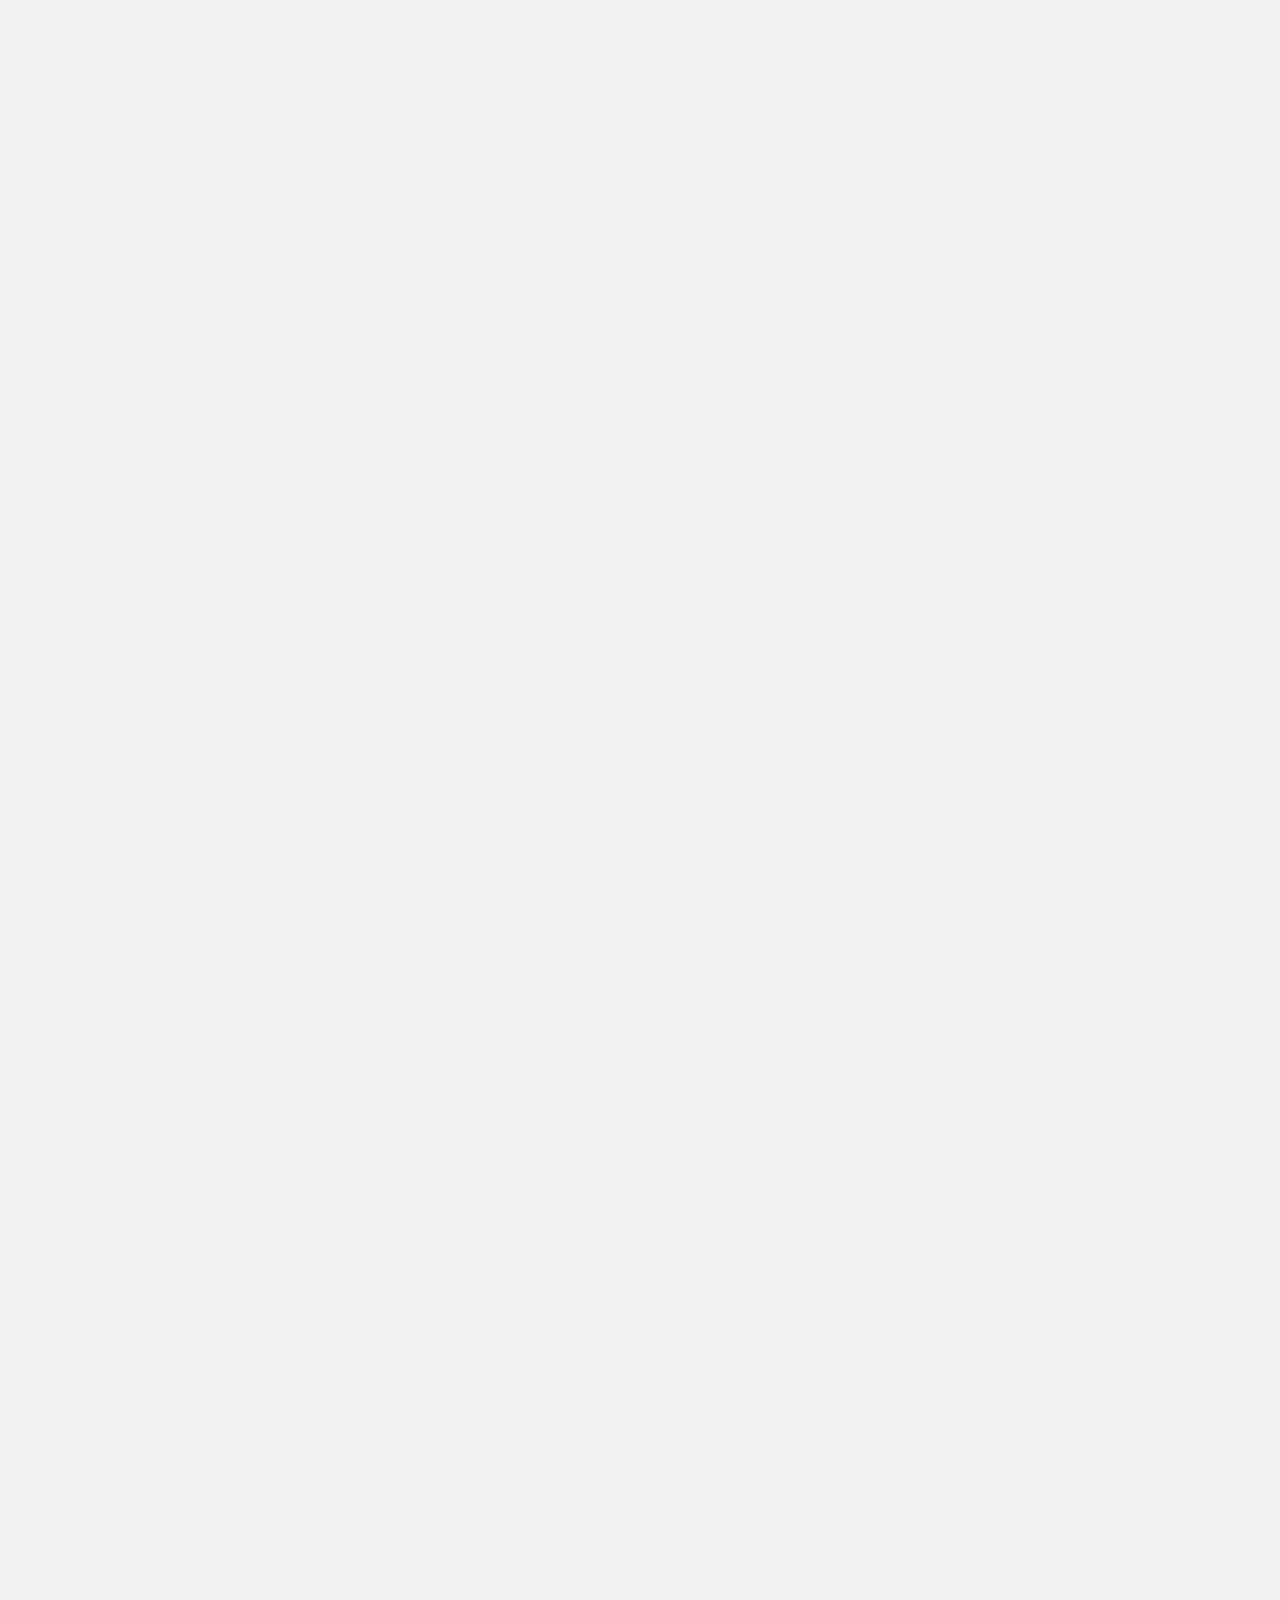
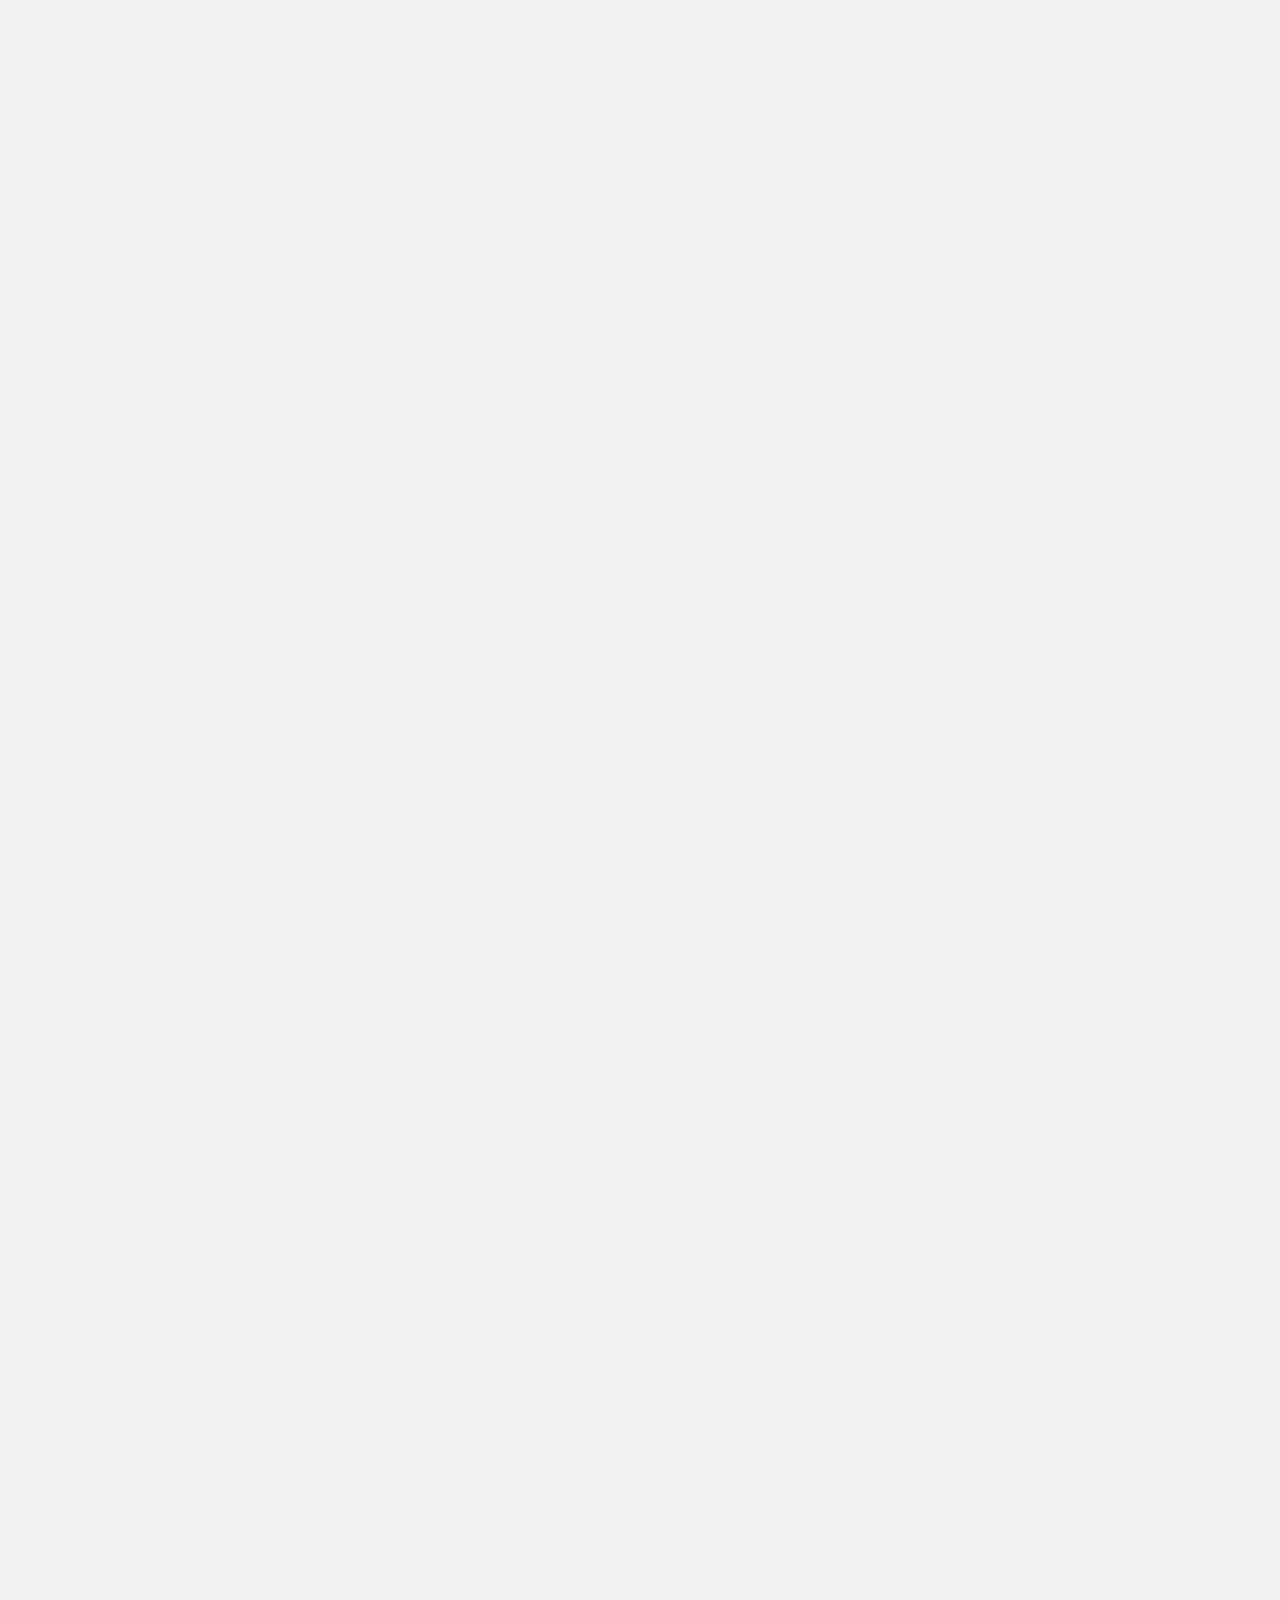
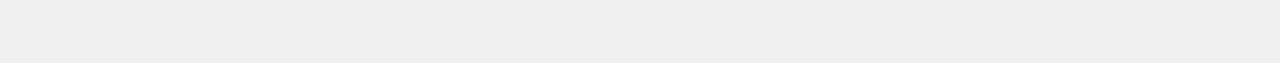
==== commit 33f799cf: "Add files via upload" ====
--- a/boichtwo.html
+++ b/boichtwo.html
@@ -71,7 +71,7 @@
               <div class="note__news">“Multi-functional team creating better tomorrow”</div>
             </div>
             <div class="photo__news">
-              <!-- <img src="img/monitor2.png" alt=""> -->
+              <img src="img/monitor2.png" alt="">
               <div class="text__absolute">
                 <div class="title__news title__news--hiden ">We are BOICH</div>
               <div class="sub__title__news sub__title__news--hiden">Here are some of the featured projects we’ve been working on. Contact us to get more information about our other work and previous clients.</div>
--- a/css/style.css
+++ b/css/style.css
@@ -228,7 +228,7 @@
 }
 .main {
   padding-top: 10rem;
-  height: 90vh;
+  height: 1000px;
 }
 .main--less {
   height: 1500px;
@@ -317,7 +317,7 @@
 .title__news--hiden {
   color: #FCFCFF;
   position: absolute;
-  top: 45px;
+  top: 46px;
   left: -422px;
 }
 .sub__title__news {
@@ -340,7 +340,7 @@
 }
 .text__absolute {
   left: 0;
-  top: 45px;
+  top: 46px;
   color: #FCFCFF;
 }
 .photo__news {
@@ -349,7 +349,6 @@
   position: relative;
   overflow: hidden;
   margin-left: 28rem;
-  background-image: url(/img/monitor2.png);
 }
 .two__news {
   margin-top: 9.66rem;
@@ -435,6 +434,40 @@
   top: 50px;
   left: 45px;
 }
+.chatac {
+  position: absolute;
+  top: 7px;
+  left: 35px;
+}
+.chatac--two {
+  position: absolute;
+  top: 53px;
+  left: 3px;
+}
+.character:hover .chatac {
+  animation-duration: 1s;
+  animation-name: heand;
+  animation-iteration-count: infinite;
+  animation-direction: alternate;
+  animation-timing-function: linear;
+}
+.character:hover .chatac--two {
+  animation-duration: 0.5s;
+  animation-name: twoheand;
+  animation-iteration-count: infinite;
+  animation-direction: alternate;
+  animation-timing-function: linear;
+}
+@keyframes heand {
+  100% {
+    transform: rotate(5deg);
+  }
+}
+@keyframes twoheand {
+  100% {
+    top: 45px;
+  }
+}
 .ad {
   margin-top: 6.66rem;
   margin-top: 3.3rem;
@@ -503,6 +536,22 @@
   position: absolute;
   top: 0;
   right: 1rem;
+  transition: 100s;
+}
+.bottle {
+  animation-duration: 1s;
+  animation-name: bottle;
+  animation-iteration-count: infinite;
+  animation-direction: alternate;
+  animation-timing-function: linear;
+}
+@keyframes bottle {
+  0% {
+    top: 0;
+  }
+  100% {
+    top: -20px;
+  }
 }
 .case {
   align-items: center;
@@ -534,9 +583,27 @@
 .two {
   top: 78px;
   right: 0rem;
+  animation-duration: 1.5s;
+  animation-name: addes;
+  animation-iteration-count: infinite;
+  animation-direction: alternate;
+  animation-timing-function: linear;
+}
+@keyframes addes {
+  0% {
+    transform: rotate(3deg);
+  }
+  100% {
+    transform: rotate(-3deg);
+  }
 }
 .three {
   top: 100px;
+  animation-duration: 1.5s;
+  animation-name: addes;
+  animation-iteration-count: infinite;
+  animation-direction: alternate;
+  animation-timing-function: linear;
 }
 .stuff__filter {
   margin-top: 6rem;
@@ -680,7 +747,7 @@
   position: absolute;
   left: -10.66rem;
   top: 8rem;
-  width: 150%;
+  width: 250%;
   font-size: 9.6rem;
   color: #FCFCFF;
   padding-right: 2rem;
